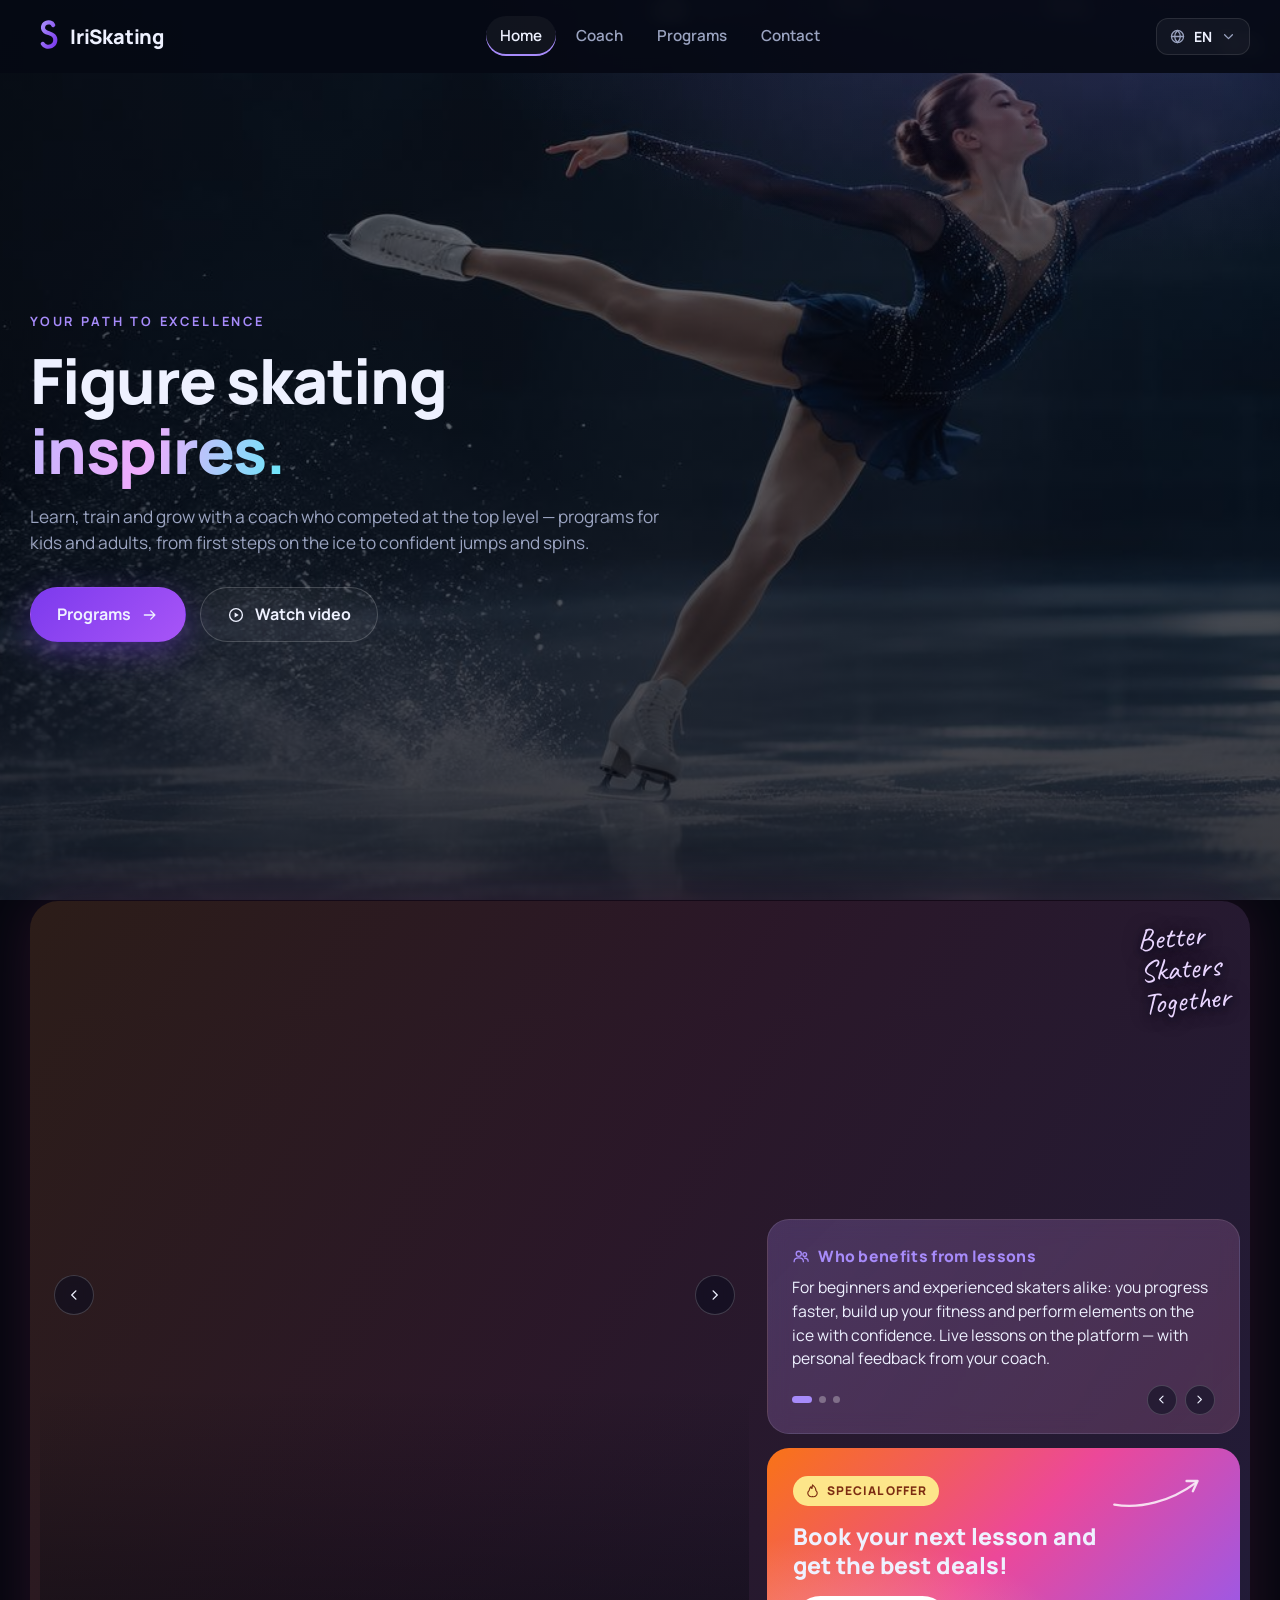
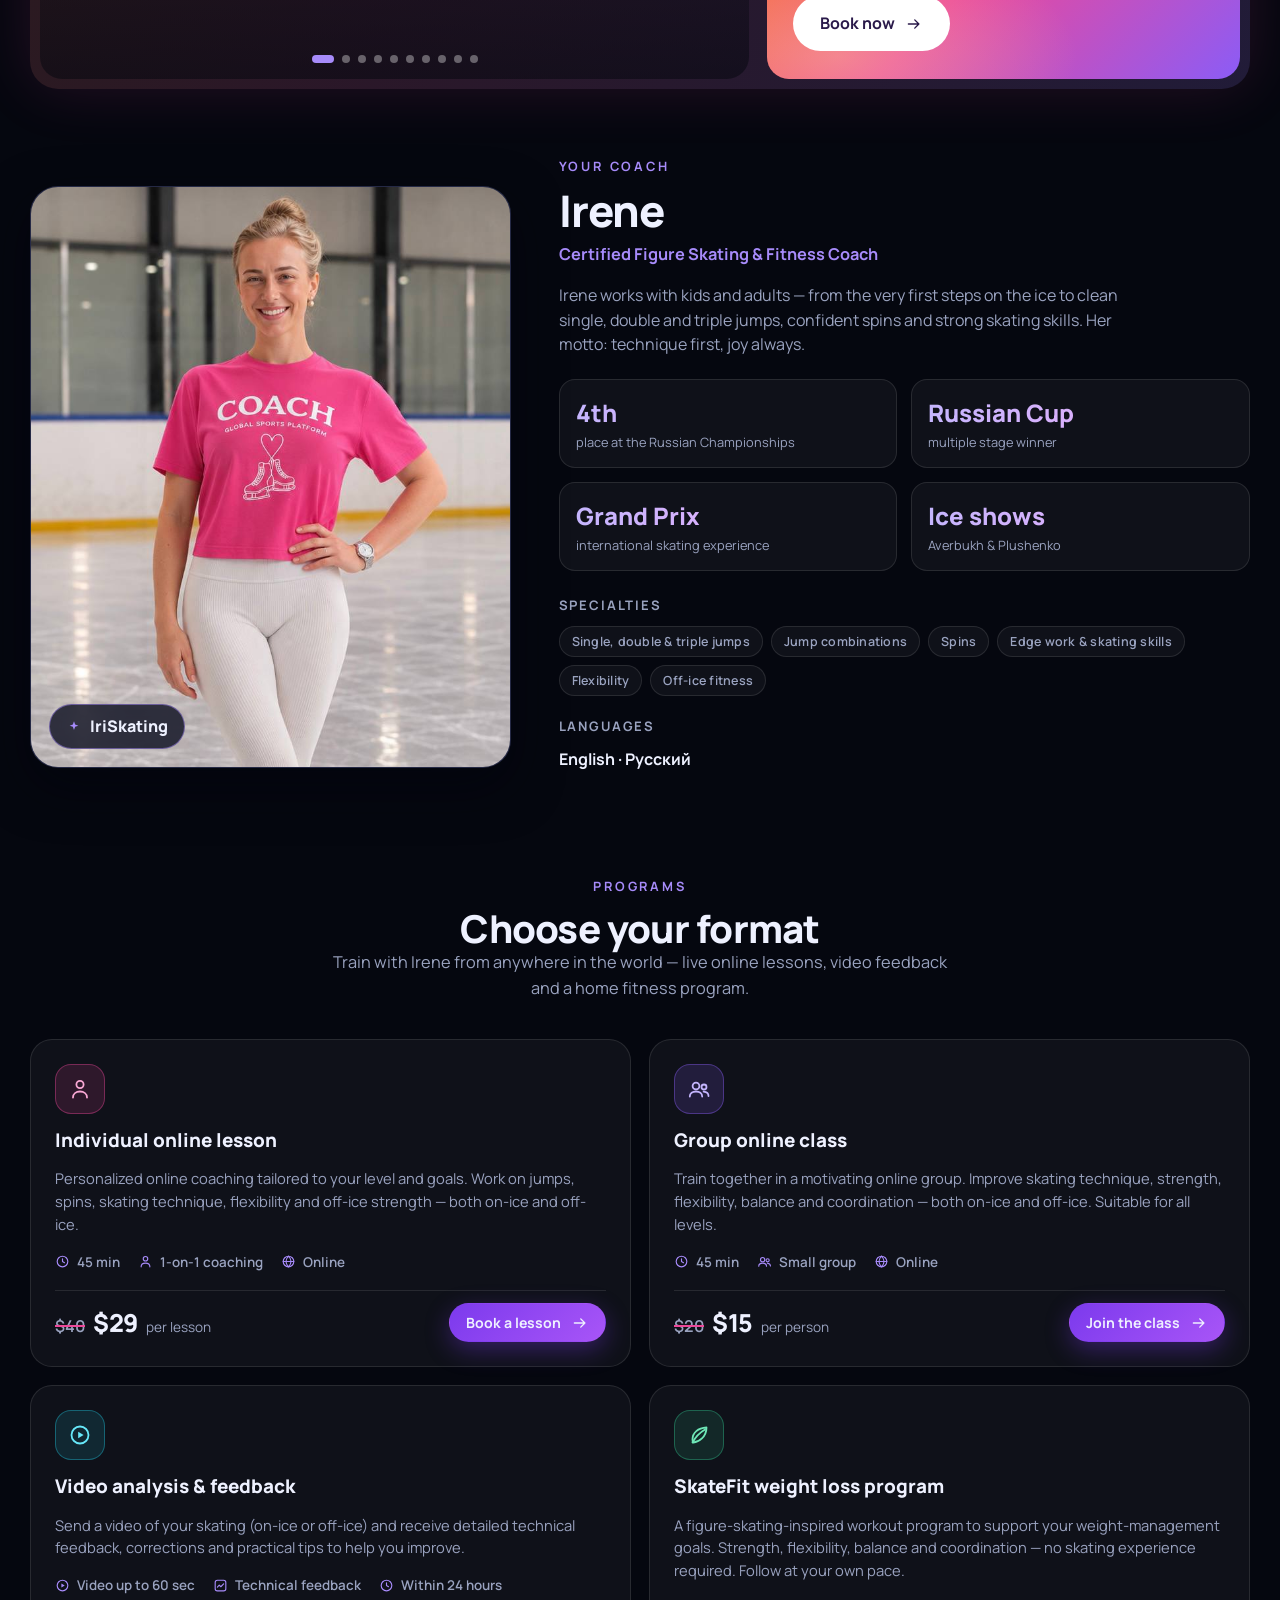
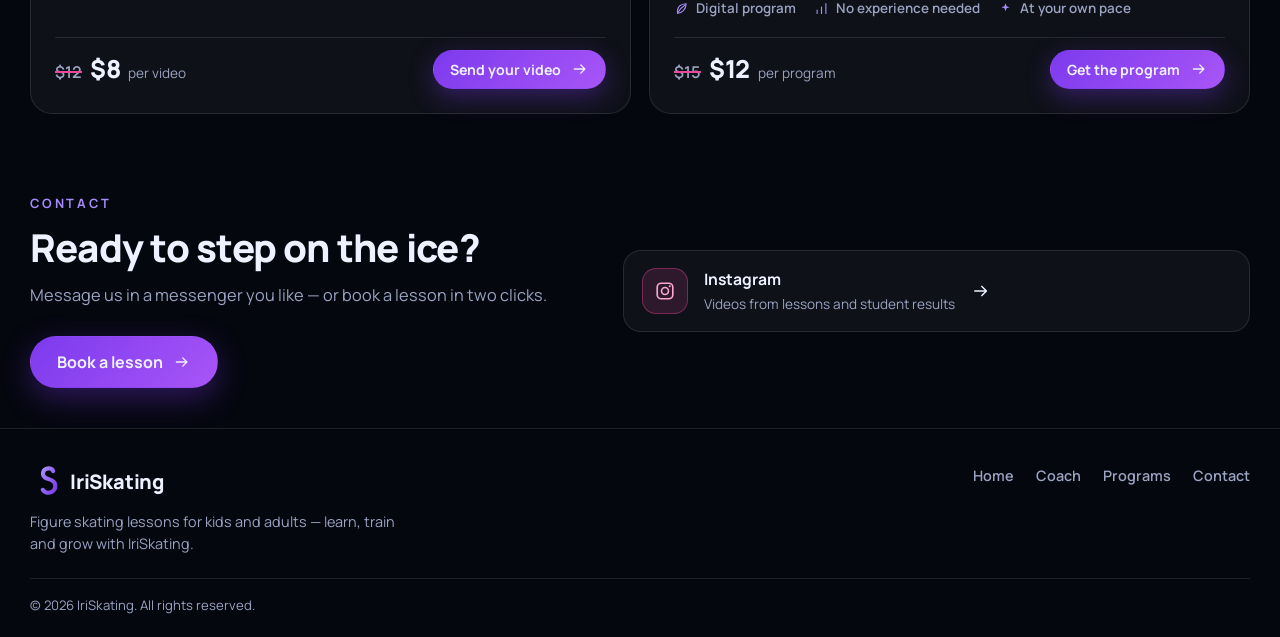
==== index.html @ 19db338d "Цены программ: зачёркнутая старая цена рядом со скидочной (40→29, 20→15, 12→8, 15→12), стиль .price-" ====
<!doctype html>
<html lang="en">
<head>
  <meta charset="utf-8">
  <meta name="viewport" content="width=device-width, initial-scale=1, viewport-fit=cover">
  <title>IriSkating — Figure Skating Lessons</title>
  <meta name="description" content="IriSkating — figure skating lessons for kids and adults. Book group and individual lessons with coach Irene.">
  <link rel="icon" type="image/svg+xml" href="assets/favicon.svg">
  <link rel="preconnect" href="https://fonts.googleapis.com">
  <link rel="preconnect" href="https://fonts.gstatic.com" crossorigin>
  <link href="https://fonts.googleapis.com/css2?family=Manrope:wght@400;500;600;700;800&family=Caveat:wght@600&display=swap" rel="stylesheet">
  <link rel="stylesheet" href="css/styles.css?v=21">
</head>
<body>

  <!-- ============ SVG icon library ============ -->
  <svg xmlns="http://www.w3.org/2000/svg" style="display:none" aria-hidden="true">
    <symbol id="i-user" viewBox="0 0 24 24"><circle cx="12" cy="8" r="4"/><path d="M4 20.5c0-3.9 3.6-6.3 8-6.3s8 2.4 8 6.3"/></symbol>
    <symbol id="i-users" viewBox="0 0 24 24"><circle cx="9" cy="9" r="3.4"/><path d="M2.8 19.5c0-3.1 2.8-5 6.2-5s6.2 1.9 6.2 5"/><circle cx="17" cy="10" r="2.5"/><path d="M16.6 14.7c2.8.3 4.9 1.9 4.9 4.3"/></symbol>
    <symbol id="i-person" viewBox="0 0 24 24"><circle cx="12" cy="7.5" r="3.6"/><path d="M5 20.5c0-3.7 3.1-6 7-6s7 2.3 7 6"/></symbol>
    <symbol id="i-calendar" viewBox="0 0 24 24"><rect x="3.5" y="5" width="17" height="15.5" rx="3"/><path d="M3.5 10h17M8 3v4M16 3v4"/></symbol>
    <symbol id="i-news" viewBox="0 0 24 24"><rect x="4" y="4" width="16" height="16" rx="3"/><path d="M8 9h8M8 13h8M8 17h5"/></symbol>
    <symbol id="i-chart" viewBox="0 0 24 24"><rect x="3.5" y="3.5" width="17" height="17" rx="3.5"/><path d="M7 14.5l3-3 2.5 2.5L17 9.5"/></symbol>
    <symbol id="i-pin" viewBox="0 0 24 24"><path d="M12 21.5s-7-5.4-7-11.2a7 7 0 1 1 14 0c0 5.8-7 11.2-7 11.2z"/><circle cx="12" cy="10.2" r="2.6"/></symbol>
    <symbol id="i-arrow" viewBox="0 0 24 24"><path d="M4.5 12h14M13 6.5l5.5 5.5-5.5 5.5"/></symbol>
    <symbol id="i-chevron" viewBox="0 0 24 24"><path d="M6.5 9.5l5.5 5.5 5.5-5.5"/></symbol>
    <symbol id="i-play" viewBox="0 0 24 24"><circle cx="12" cy="12" r="8.5"/><path d="M10.2 8.8v6.4l5.4-3.2z" fill="currentColor" stroke="none"/></symbol>
    <symbol id="i-check" viewBox="0 0 24 24"><path d="M5 12.5l4.5 4.5L19 7.5"/></symbol>
    <symbol id="i-globe" viewBox="0 0 24 24"><circle cx="12" cy="12" r="8.5"/><path d="M3.5 12h17"/><path d="M12 3.5c2.7 2.6 4 5.4 4 8.5s-1.3 5.9-4 8.5c-2.7-2.6-4-5.4-4-8.5s1.3-5.9 4-8.5z"/></symbol>
    <symbol id="i-clock" viewBox="0 0 24 24"><circle cx="12" cy="12" r="8.5"/><path d="M12 7.5V12l3.2 1.9"/></symbol>
    <symbol id="i-level" viewBox="0 0 24 24"><path d="M5 20v-5.5M12 20V9.5M19 20v-16"/></symbol>
    <symbol id="i-chat" viewBox="0 0 24 24"><path d="M20.5 14a3 3 0 0 1-3 3H9l-4.5 3.6V6.5a3 3 0 0 1 3-3h10a3 3 0 0 1 3 3z"/></symbol>
    <symbol id="i-leaf" viewBox="0 0 24 24"><path d="M19.5 4.5C11 5 5.5 9.5 5.5 16.5c0 1.5.3 2.7.8 3 5.5-.4 13.2-5.5 13.2-15z"/><path d="M5.5 19.5C8.5 14 13 9.5 18 6.5"/></symbol>
    <symbol id="i-tg" viewBox="0 0 24 24"><path d="M21 4.5 3.2 11.3c-.8.3-.8 1.4.1 1.7l4.5 1.4 1.7 5c.2.8 1.3.9 1.8.2l2.4-3.1 4.5 3.3c.7.5 1.6.1 1.8-.8L22 5.9c.2-.9-.6-1.7-1-1.4z"/><path d="M8.5 14.5 18.5 6.8"/></symbol>
    <symbol id="i-ig" viewBox="0 0 24 24"><rect x="3.5" y="3.5" width="17" height="17" rx="4.5"/><circle cx="12" cy="12" r="3.8"/><circle cx="17.2" cy="6.8" r="1.1" fill="currentColor" stroke="none"/></symbol>
    <symbol id="i-mail" viewBox="0 0 24 24"><rect x="3" y="5.5" width="18" height="13" rx="2.5"/><path d="m4.5 8 7.5 5.5L19.5 8"/></symbol>
    <symbol id="i-close" viewBox="0 0 24 24"><path d="M6 6l12 12M18 6 6 18"/></symbol>
    <symbol id="i-sparkle" viewBox="0 0 24 24"><path d="M12 3.5l1.7 4.8 4.8 1.7-4.8 1.7L12 16.5l-1.7-4.8-4.8-1.7 4.8-1.7z" fill="currentColor" stroke="none"/></symbol>
    <symbol id="i-flame" viewBox="0 0 24 24"><path d="M12 3s5.5 4.2 5.5 9.2A5.5 5.5 0 0 1 12 21.5 5.5 5.5 0 0 1 6.5 12.2C6.5 9.8 8 7.5 9.5 6c.3 1.2.9 2.2 1.7 2.8C11.5 7 11.8 4.6 12 3z"/></symbol>
    <symbol id="i-skate" viewBox="0 0 24 24"><path d="M4 14.5h9.5a4 4 0 0 0 4-4V6a1.5 1.5 0 0 0-3 0v3.5H10"/><path d="M4 14.5c0 2 1 3.5 3.5 3.5h9c2 0 3.5-1.2 3.5-3"/><path d="M5 20.5h14"/></symbol>
  </svg>

  <!-- ============ Header ============ -->
  <header class="site-header" id="siteHeader">
    <div class="container header-inner">
      <a class="brand" href="#home" aria-label="IriSkating — home">
        <svg class="brand-mark" viewBox="0 0 40 44" aria-hidden="true">
          <defs>
            <linearGradient id="brandG" x1="0" y1="0" x2="1" y2="1">
              <stop offset="0" stop-color="#a78bfa"/><stop offset="1" stop-color="#7c3aed"/>
            </linearGradient>
          </defs>
          <path d="M31 7.5C29.5 4 25 3 21.5 4.6 16.5 6.9 16 13 20 16c3.2 2.4 8.5 2.3 11.5 5.5 4 4.3 2.5 11.5-3 13.9-4.5 1.9-9.6.5-11.5-3"
                fill="none" stroke="url(#brandG)" stroke-width="5.5" stroke-linecap="round"/>
        </svg>
        <span class="brand-name">IriSkating</span>
      </a>

      <nav class="main-nav" id="mainNav" aria-label="Main">
        <a class="nav-link active" href="#home" data-i18n="nav.home">Home</a>
        <a class="nav-link" href="#coach" data-i18n="nav.coach">Coach</a>
        <a class="nav-link" href="#lessons" data-i18n="nav.lessons">Lessons</a>
        <a class="nav-link" href="#contact" data-i18n="nav.contact">Contact</a>
      </nav>

      <div class="header-actions">
        <div class="lang-select" id="langSelect">
          <button class="lang-btn" id="langBtn" aria-haspopup="listbox" aria-expanded="false">
            <svg class="icon"><use href="#i-globe"/></svg>
            <span id="langCurrent">EN</span>
            <svg class="icon chev"><use href="#i-chevron"/></svg>
          </button>
          <ul class="lang-menu" id="langMenu" role="listbox" aria-label="Language">
            <li role="option" data-lang="en" aria-selected="true"><span class="flag">🇬🇧</span>English<svg class="icon lang-check"><use href="#i-check"/></svg></li>
            <li role="option" data-lang="ru" aria-selected="false"><span class="flag">🇷🇺</span>Русский<svg class="icon lang-check"><use href="#i-check"/></svg></li>
            <li role="option" data-lang="zh" aria-selected="false"><span class="flag">🇨🇳</span>中文<svg class="icon lang-check"><use href="#i-check"/></svg></li>
            <li role="option" data-lang="fr" aria-selected="false"><span class="flag">🇫🇷</span>Français<svg class="icon lang-check"><use href="#i-check"/></svg></li>
          </ul>
        </div>

        <button class="burger" id="burger" aria-label="Menu" aria-expanded="false">
          <span></span><span></span><span></span>
        </button>
      </div>
    </div>
  </header>

  <main>
    <!-- ============ Hero ============ -->
    <section class="hero" id="home">
      <div class="container">
        <div class="hero-copy">
          <p class="eyebrow" data-i18n="hero.eyebrow">Your path to excellence</p>
          <h1 class="hero-title">
            <span data-i18n="hero.title1">Figure skating</span><br>
            <span class="grad-text" data-i18n="hero.title2">inspires.</span>
          </h1>
          <p class="lead" data-i18n="hero.subtitle">Learn, train and grow with a coach who competed at the top level — programs for kids and adults, from first steps on the ice to confident jumps and spins.</p>
          <div class="hero-cta">
            <a class="btn btn-primary btn-lg" href="#lessons">
              <span data-i18n="hero.cta1">Programs</span>
              <svg class="icon"><use href="#i-arrow"/></svg>
            </a>
            <a class="btn btn-outline btn-lg" href="#offers">
              <svg class="icon"><use href="#i-play"/></svg>
              <span data-i18n="hero.cta2">Watch video</span>
            </a>
          </div>
        </div>
      </div>
    </section>

    <!-- ============ Special offer strip ============ -->
    <section class="offers" id="offers">
      <div class="container offers-grid">
        <div class="hero-art" aria-label="Training photos and videos">
          <div class="hero-media" id="heroMedia" data-i18n-aria="hero.mediaAria" aria-label="Training photos and videos"></div>
          <button class="hs-arrow hs-prev" type="button" aria-label="Previous slide"><svg class="icon"><use href="#i-chevron"/></svg></button>
          <button class="hs-arrow hs-next" type="button" aria-label="Next slide"><svg class="icon"><use href="#i-chevron"/></svg></button>
        </div>

        <div class="offers-side">
          <div class="tslider" id="benefitSlider" aria-roledescription="carousel" data-i18n-aria="benefit.aria" aria-label="Why choose IriSkating">
            <div class="ts-track">
              <div class="ts-slide">
                <span class="ts-badge"><svg class="icon"><use href="#i-users"/></svg><span data-i18n="benefit.who.title">Who benefits</span></span>
                <p class="ts-text" data-i18n="benefit.who.text">Progress faster, improve your fitness and perform elements on the ice confidently — live training sessions on the platform with feedback.</p>
              </div>

              <div class="ts-slide">
                <span class="ts-badge"><svg class="icon"><use href="#i-chart"/></svg><span data-i18n="benefit.why.title">Why it works</span></span>
                <p class="ts-text" data-i18n="benefit.why.text">Coaches work with a proven figure skating training method. Safe exercises tailored to age and level. Constant feedback. A step-by-step development system aimed at results.</p>
              </div>

              <div class="ts-slide">
                <span class="ts-badge"><svg class="icon"><use href="#i-calendar"/></svg><span data-i18n="benefit.how.title">How to book</span></span>
                <ol class="ts-steps">
                  <li data-i18n="benefit.how.step1">Leave a request</li>
                  <li data-i18n="benefit.how.step2">Agree on a time with the coach</li>
                  <li data-i18n="benefit.how.step3">Get a link to connect via Zoom, etc.</li>
                </ol>
              </div>
            </div>

            <div class="ts-nav">
              <div class="ts-dots"></div>
              <div class="ts-arrows">
                <button class="ts-arrow ts-prev" type="button" aria-label="Previous slide"><svg class="icon"><use href="#i-chevron"/></svg></button>
                <button class="ts-arrow ts-next" type="button" aria-label="Next slide"><svg class="icon"><use href="#i-chevron"/></svg></button>
              </div>
            </div>
          </div>

          <div class="offer-card offer-main">
            <span class="offer-badge"><svg class="icon"><use href="#i-flame"/></svg><span data-i18n="offer.badge">Special offer</span></span>
            <p class="offer-title" data-i18n="offer.title">Book your next lesson and get the best deals!</p>
            <svg class="offer-doodle" viewBox="0 0 140 60" aria-hidden="true">
              <path d="M8 44 C 40 50, 80 40, 112 16" fill="none" stroke="#fff" stroke-width="3" stroke-linecap="round" opacity=".9"/>
              <path d="M100 14 L 114 14 L 108 27" fill="none" stroke="#fff" stroke-width="3" stroke-linecap="round" stroke-linejoin="round" opacity=".9"/>
            </svg>
            <a class="btn btn-light btn-lg offer-btn" href="#lessons">
              <span data-i18n="offer.bookNow">Book now</span>
              <svg class="icon"><use href="#i-arrow"/></svg>
            </a>
          </div>
        </div>

        <div class="hero-note">Better<br>Skaters<br>Together</div>
      </div>
    </section>

    <!-- ============ Coach ============ -->
    <section class="coach" id="coach">
      <div class="container coach-grid">
        <div class="coach-photo">
          <img class="coach-scene" src="assets/media/hero.jpg" alt="Irene — figure skating coach">
          <span class="coach-tag"><svg class="icon"><use href="#i-sparkle"/></svg> IriSkating</span>
        </div>

        <div class="coach-info">
          <p class="eyebrow" data-i18n="coach.eyebrow">Your coach</p>
          <h2><span data-i18n="coach.name">Irene</span></h2>
          <p class="coach-role" data-i18n="coach.role">Certified Figure Skating &amp; Fitness Coach</p>
          <p class="coach-bio" data-i18n="coach.bio">Irene works with kids and adults — from the very first steps on the ice to clean single, double and triple jumps, confident spins and strong skating skills. Her motto: technique first, joy always.</p>

          <div class="coach-stats">
            <div class="stat"><b data-i18n="coach.stat1v">4th</b><span data-i18n="coach.stat1">place at the Russian Championships</span></div>
            <div class="stat"><b data-i18n="coach.stat2v">Russian Cup</b><span data-i18n="coach.stat2">multiple stage winner</span></div>
            <div class="stat"><b data-i18n="coach.stat3v">Grand Prix</b><span data-i18n="coach.stat3">international skating experience</span></div>
            <div class="stat"><b data-i18n="coach.stat4v">Ice shows</b><span data-i18n="coach.stat4">Averbukh &amp; Plushenko</span></div>
          </div>

          <h3 class="mini-title" data-i18n="coach.specsTitle">Specializations</h3>
          <div class="chips">
            <span class="chip chip-soft" data-i18n="spec.jumps">Single, double &amp; triple jumps</span>
            <span class="chip chip-soft" data-i18n="spec.combos">Jump combinations</span>
            <span class="chip chip-soft" data-i18n="spec.spins">Spins</span>
            <span class="chip chip-soft" data-i18n="spec.edges">Edge work &amp; skating skills</span>
            <span class="chip chip-soft" data-i18n="spec.flex">Flexibility</span>
            <span class="chip chip-soft" data-i18n="spec.office">Off-ice fitness</span>
          </div>

          <div class="coach-langs">
            <h3 class="mini-title" data-i18n="coach.langsTitle">Languages</h3>
            <p data-i18n="coach.langsVal">English · Русский</p>
          </div>
        </div>
      </div>
    </section>

    <!-- ============ Lessons ============ -->
    <section class="lessons" id="lessons">
      <div class="container">
        <p class="eyebrow center" data-i18n="lessons.eyebrow">Lessons</p>
        <h2 class="center" data-i18n="lessons.title">Choose your format</h2>
        <p class="subtitle center" data-i18n="lessons.subtitle">Train with Irene from anywhere in the world — live online lessons, video feedback and a home fitness program.</p>

        <div class="lessons-grid">
          <article class="lesson-card">
            <span class="lesson-ico li-pink"><svg class="icon"><use href="#i-person"/></svg></span>
            <h3 data-i18n="lesson1.title">Individual online lesson</h3>
            <p class="lesson-desc" data-i18n="lesson1.desc">Personalized online coaching tailored to your level and goals. Work on jumps, spins, skating technique, flexibility and off-ice strength — both on-ice and off-ice.</p>
            <ul class="lesson-meta">
              <li><svg class="icon"><use href="#i-clock"/></svg><span data-i18n="lesson1.duration">45 min</span></li>
              <li><svg class="icon"><use href="#i-person"/></svg><span data-i18n="lesson1.level">1-on-1 coaching</span></li>
              <li><svg class="icon"><use href="#i-globe"/></svg><span data-i18n="lesson1.place">Online</span></li>
            </ul>
            <div class="lesson-foot">
              <p class="offer-price"><s class="price-old">$40</s><b>$29</b><span data-i18n="lesson1.per">per lesson</span></p>
              <button class="btn btn-gradient btn-sm" data-book="individual"><span data-i18n="lesson1.cta">Book a lesson</span><svg class="icon"><use href="#i-arrow"/></svg></button>
            </div>
          </article>

          <article class="lesson-card">
            <span class="lesson-ico li-violet"><svg class="icon"><use href="#i-users"/></svg></span>
            <h3 data-i18n="lesson2.title">Group online class</h3>
            <p class="lesson-desc" data-i18n="lesson2.desc">Train together in a motivating online group. Improve skating technique, strength, flexibility, balance and coordination — both on-ice and off-ice. Suitable for all levels.</p>
            <ul class="lesson-meta">
              <li><svg class="icon"><use href="#i-clock"/></svg><span data-i18n="lesson2.duration">45 min</span></li>
              <li><svg class="icon"><use href="#i-users"/></svg><span data-i18n="lesson2.level">Small group</span></li>
              <li><svg class="icon"><use href="#i-globe"/></svg><span data-i18n="lesson2.place">Online</span></li>
            </ul>
            <div class="lesson-foot">
              <p class="offer-price"><s class="price-old">$20</s><b>$15</b><span data-i18n="lesson2.per">per person</span></p>
              <button class="btn btn-gradient btn-sm" data-book="group"><span data-i18n="lesson2.cta">Join the class</span><svg class="icon"><use href="#i-arrow"/></svg></button>
            </div>
          </article>

          <article class="lesson-card">
            <span class="lesson-ico li-cyan"><svg class="icon"><use href="#i-play"/></svg></span>
            <h3 data-i18n="lesson3.title">Video analysis &amp; feedback</h3>
            <p class="lesson-desc" data-i18n="lesson3.desc">Send a video of your skating (on-ice or off-ice) and receive detailed technical feedback, corrections and practical tips to help you improve.</p>
            <ul class="lesson-meta">
              <li><svg class="icon"><use href="#i-play"/></svg><span data-i18n="lesson3.duration">Video up to 60 sec</span></li>
              <li><svg class="icon"><use href="#i-chart"/></svg><span data-i18n="lesson3.level">Technical feedback</span></li>
              <li><svg class="icon"><use href="#i-clock"/></svg><span data-i18n="lesson3.place">Within 24 hours</span></li>
            </ul>
            <div class="lesson-foot">
              <p class="offer-price"><s class="price-old">$12</s><b>$8</b><span data-i18n="lesson3.per">per video</span></p>
              <button class="btn btn-gradient btn-sm" data-book="video"><span data-i18n="lesson3.cta">Send your video</span><svg class="icon"><use href="#i-arrow"/></svg></button>
            </div>
          </article>

          <article class="lesson-card">
            <span class="lesson-ico li-green"><svg class="icon"><use href="#i-leaf"/></svg></span>
            <h3 data-i18n="lesson4.title">SkateFit weight loss program</h3>
            <p class="lesson-desc" data-i18n="lesson4.desc">A figure-skating-inspired workout program to support your weight-management goals. Strength, flexibility, balance and coordination — no skating experience required. Follow at your own pace.</p>
            <ul class="lesson-meta">
              <li><svg class="icon"><use href="#i-leaf"/></svg><span data-i18n="lesson4.duration">Digital program</span></li>
              <li><svg class="icon"><use href="#i-level"/></svg><span data-i18n="lesson4.level">No experience needed</span></li>
              <li><svg class="icon"><use href="#i-sparkle"/></svg><span data-i18n="lesson4.place">At your own pace</span></li>
            </ul>
            <div class="lesson-foot">
              <p class="offer-price"><s class="price-old">$15</s><b>$12</b><span data-i18n="lesson4.per">per program</span></p>
              <button class="btn btn-gradient btn-sm" data-book="fitness"><span data-i18n="lesson4.cta">Get the program</span><svg class="icon"><use href="#i-arrow"/></svg></button>
            </div>
          </article>
        </div>
      </div>
    </section>

    <!-- ============ Contact ============ -->
    <section class="contact" id="contact">
      <div class="container contact-grid">
        <div class="contact-head">
          <p class="eyebrow" data-i18n="contact.eyebrow">Contact</p>
          <h2 data-i18n="contact.title">Ready to step on the ice?</h2>
          <p class="subtitle" data-i18n="contact.subtitle">Message us in a messenger you like — or book a lesson in two clicks.</p>
          <button class="btn btn-primary btn-lg" data-book="individual">
            <span data-i18n="contact.cta">Book a lesson</span>
            <svg class="icon"><use href="#i-arrow"/></svg>
          </button>
        </div>

        <div class="contact-cards">
          <a class="contact-row" href="https://instagram.com/global_sports_platform" target="_blank" rel="noopener">
            <span class="contact-ico ci-pink"><svg class="icon"><use href="#i-ig"/></svg></span>
            <span class="contact-txt"><b data-i18n="contact.ig.title">Instagram</b><span data-i18n="contact.ig.desc">Videos from lessons and student results</span></span>
            <svg class="icon tile-arrow"><use href="#i-arrow"/></svg>
          </a>
        </div>
      </div>
    </section>
  </main>

  <!-- ============ Footer ============ -->
  <footer class="site-footer">
    <div class="container footer-inner">
      <div class="footer-brand">
        <a class="brand" href="#home">
          <svg class="brand-mark" viewBox="0 0 40 44" aria-hidden="true">
            <path d="M31 7.5C29.5 4 25 3 21.5 4.6 16.5 6.9 16 13 20 16c3.2 2.4 8.5 2.3 11.5 5.5 4 4.3 2.5 11.5-3 13.9-4.5 1.9-9.6.5-11.5-3" fill="none" stroke="url(#brandG)" stroke-width="5.5" stroke-linecap="round"/>
          </svg>
          <span class="brand-name">IriSkating</span>
        </a>
        <p class="footer-tagline" data-i18n="footer.tagline">Figure skating lessons for kids and adults — learn, train and grow with IriSkating.</p>
      </div>
      <nav class="footer-nav" aria-label="Footer">
        <a href="#home" data-i18n="nav.home">Home</a>
        <a href="#coach" data-i18n="nav.coach">Coach</a>
        <a href="#lessons" data-i18n="nav.lessons">Lessons</a>
        <a href="#contact" data-i18n="nav.contact">Contact</a>
      </nav>
    </div>
    <div class="container footer-bottom">
      <p data-i18n="footer.rights">© 2026 IriSkating. All rights reserved.</p>
    </div>
  </footer>

  <!-- ============ Booking modal ============ -->
  <div class="modal-overlay" id="bookModal" aria-hidden="true">
    <div class="modal" role="dialog" aria-modal="true" aria-labelledby="bookTitle">
      <button class="modal-close" id="bookClose" aria-label="Close"><svg class="icon"><use href="#i-close"/></svg></button>

      <div id="bookFormView">
        <h3 id="bookTitle" data-i18n="modal.title">Book a lesson</h3>
        <p class="modal-sub" data-i18n="modal.subtitle">Leave a request — Irene will contact you to confirm the time.</p>

        <form id="bookForm" novalidate>
          <div class="form-row">
            <label>
              <span data-i18n="modal.name">Your name</span>
              <input type="text" id="bkName" name="name" required autocomplete="name" data-i18n-ph="modal.namePh" placeholder="Anna">
            </label>
            <label>
              <span data-i18n="modal.contact">Contact</span>
              <input type="text" id="bkContact" name="contact" required autocomplete="email" data-i18n-ph="modal.contactPh" placeholder="you@example.com">
            </label>
            <label>
              <span data-i18n="modal.method">Contact via</span>
              <div class="method-row" id="methodRow" role="radiogroup" aria-label="Contact via">
                <input class="method-input" type="radio" name="method" id="mTelegram" value="telegram" checked>
                <label class="method-chip" for="mTelegram" data-i18n="modal.telegram">Telegram</label>
                <input class="method-input" type="radio" name="method" id="mInstagram" value="instagram">
                <label class="method-chip" for="mInstagram" data-i18n="modal.instagram">Instagram</label>
                <input class="method-input" type="radio" name="method" id="mWhatsapp" value="whatsapp">
                <label class="method-chip" for="mWhatsapp" data-i18n="modal.whatsapp">WhatsApp</label>
                <input class="method-input" type="radio" name="method" id="mEmail" value="email">
                <label class="method-chip" for="mEmail" data-i18n="modal.email">Email</label>
              </div>
            </label>
          </div>

          <label>
            <span data-i18n="modal.type">Lesson type</span>
            <select id="bkType" name="type">
              <option value="individual" data-i18n="modal.individual">Individual online lesson</option>
              <option value="group" data-i18n="modal.group">Group online class</option>
              <option value="video" data-i18n="modal.video">Video analysis &amp; feedback</option>
              <option value="fitness" data-i18n="modal.fitness">SkateFit weight loss program</option>
            </select>
          </label>

          <div class="form-row">
            <label>
              <span data-i18n="modal.date">Preferred date</span>
              <input type="date" id="bkDate" name="date" required>
            </label>
            <label>
              <span data-i18n="modal.time">Preferred time</span>
              <select id="bkTime" name="time">
                <option value="morning" data-i18n="modal.morning">Morning</option>
                <option value="afternoon" data-i18n="modal.afternoon">Afternoon</option>
                <option value="evening" data-i18n="modal.evening">Evening</option>
                <option value="any" selected data-i18n="modal.any">Any time</option>
              </select>
            </label>
          </div>

          <label>
            <span data-i18n="modal.comment">Comment</span>
            <textarea id="bkComment" name="comment" rows="3" data-i18n-ph="modal.commentPh" placeholder="Anything we should know?"></textarea>
          </label>

          <p class="form-error" id="bookError" hidden></p>

          <button type="submit" class="btn btn-primary btn-lg btn-block">
            <span data-i18n="modal.submit">Send request</span>
            <svg class="icon"><use href="#i-arrow"/></svg>
          </button>
        </form>
      </div>

      <div id="bookSuccessView" hidden>
        <div class="success-ico"><svg class="icon"><use href="#i-check"/></svg></div>
        <h3 data-i18n="modal.successTitle">Request sent! 🎉</h3>
        <p class="modal-sub" id="bookSuccessNote">Thank you! Your request has been sent — Irene will contact you to confirm the time.</p>
        <p class="success-summary" id="bookSummary"></p>
        <div class="success-actions">
          <button class="btn btn-outline" id="bookAgain"><span data-i18n="modal.another">Book another lesson</span></button>
          <button class="btn btn-primary" id="bookDone"><span data-i18n="modal.close">Close</span></button>
        </div>
      </div>
    </div>
  </div>

  <!-- ============ Toast ============ -->
  <div class="toast" id="toast" role="status" aria-live="polite"></div>

  <script src="js/i18n.js?v=10"></script>
  <script src="js/text-slider.js?v=1"></script>
  <script src="js/slideshow.js?v=9"></script>
  <script src="js/main.js?v=10"></script>
</body>
</html>
---- css/styles.css ----
/* ============================================================
   IriSkating — figure skating lessons landing
   Dark theme, glassmorphism cards, violet/pink/cyan accents
   ============================================================ */

:root {
  --bg: #05070f;
  --bg-2: #0a0f22;
  --panel: rgba(255, 255, 255, 0.045);
  --panel-2: rgba(255, 255, 255, 0.08);
  --line: rgba(255, 255, 255, 0.1);
  --line-2: rgba(255, 255, 255, 0.18);
  --txt: #eef1ff;
  --muted: #9aa3c0;
  --accent: #8b5cf6;
  --accent-2: #a78bfa;
  --accent-deep: #7c3aed;
  --pink: #ec4899;
  --cyan: #22d3ee;
  --green: #34d399;
  --gold: #fbbf24;
  --grad-btn: linear-gradient(135deg, #7c3aed, #a855f7);
  --grad-main-card: linear-gradient(135deg, #f97316 0%, #ec4899 48%, #8b5cf6 100%);
  --radius: 20px;
  --radius-lg: 28px;
  --shadow: 0 18px 50px rgba(2, 4, 12, 0.55);
  --font: "Manrope", -apple-system, "Segoe UI", Roboto, "Helvetica Neue", Arial, sans-serif;
  --font-hand: "Caveat", "Segoe Script", "Bradley Hand", cursive;
}

* { box-sizing: border-box; }

html {
  scroll-behavior: smooth;
  scroll-padding-top: calc(92px + env(safe-area-inset-top));
}

body {
  margin: 0;
  font-family: var(--font);
  background-color: var(--bg);
  color: var(--txt);
  line-height: 1.55;
  -webkit-font-smoothing: antialiased;
  /* фото ледовой арены под тёмной вуалью + цветовые акценты сверху;
     если assets/media/hero-bg.jpg отсутствует — просто тёмный фон */
  background-image:
    radial-gradient(1100px 520px at 85% -5%, rgba(124, 58, 237, 0.14), transparent 60%),
    linear-gradient(180deg, rgba(5, 7, 15, 0.55), rgba(5, 7, 15, 0.62) 45%, rgba(5, 7, 15, 0.8)),
    url("../assets/media/hero-bg.jpg");
  background-size: auto, auto, cover;
  background-position: center, center, 68% 32%;
  background-attachment: fixed, fixed, fixed;
  background-repeat: no-repeat;
}

/* на мобильных fixed-фон дёргается — отключаем */
@media (hover: none) {
  body { background-attachment: scroll, scroll, scroll; }
}

img, svg { display: block; }
a { color: inherit; text-decoration: none; }
button { font-family: inherit; cursor: pointer; }
h1, h2, h3, p, ul { margin: 0; }
ul { padding: 0; list-style: none; }

::selection { background: rgba(139, 92, 246, 0.45); color: #fff; }

:focus-visible {
  outline: 2px solid var(--accent-2);
  outline-offset: 2px;
  border-radius: 6px;
}

.container {
  width: min(1220px, 100% - 48px);
  margin-inline: auto;
}

.icon {
  width: 20px;
  height: 20px;
  fill: none;
  stroke: currentColor;
  stroke-width: 1.8;
  stroke-linecap: round;
  stroke-linejoin: round;
  flex: none;
}

/* ---------- typography helpers ---------- */

h1, h2 { font-weight: 800; letter-spacing: -0.02em; line-height: 1.12; }
h2 { font-size: clamp(1.7rem, 3vw, 2.4rem); }

.center { text-align: center; }

.eyebrow {
  font-size: 0.8rem;
  font-weight: 700;
  letter-spacing: 0.22em;
  text-transform: uppercase;
  color: var(--accent-2);
}

.subtitle {
  color: var(--muted);
  max-width: 640px;
  font-size: 1.02rem;
}

.subtitle.center { margin-inline: auto; }

.grad-text {
  background: linear-gradient(100deg, #c4b5fd, #f0abfc 45%, #67e8f9);
  -webkit-background-clip: text;
  background-clip: text;
  color: transparent;
}

/* ---------- buttons ---------- */

.btn {
  display: inline-flex;
  align-items: center;
  gap: 10px;
  border: 1px solid transparent;
  border-radius: 999px;
  padding: 10px 20px;
  font-size: 0.95rem;
  font-weight: 700;
  color: var(--txt);
  background: transparent;
  transition: transform 0.18s ease, box-shadow 0.18s ease, background 0.18s ease, border-color 0.18s ease;
  white-space: nowrap;
}

.btn .icon { width: 18px; height: 18px; }

.btn:hover { transform: translateY(-1px); }
.btn:active { transform: translateY(0); }

.btn-primary {
  background: var(--grad-btn);
  box-shadow: 0 10px 30px rgba(124, 58, 237, 0.35);
}
.btn-primary:hover { box-shadow: 0 14px 36px rgba(124, 58, 237, 0.5); }

.btn-outline {
  border-color: var(--line-2);
  background: rgba(255, 255, 255, 0.03);
}
.btn-outline:hover { background: rgba(255, 255, 255, 0.07); border-color: rgba(255, 255, 255, 0.3); }

.btn-ghost { color: var(--muted); }
.btn-ghost:hover { color: var(--txt); }

.btn-gradient {
  background: var(--grad-btn);
  box-shadow: 0 8px 24px rgba(124, 58, 237, 0.35);
}

.btn-lg { padding: 14px 26px; font-size: 1rem; }
.btn-sm { padding: 9px 16px; font-size: 0.88rem; }
.btn-block { width: 100%; justify-content: center; }

/* ---------- chips ---------- */

.chip {
  display: inline-flex;
  align-items: center;
  gap: 6px;
  padding: 5px 12px;
  border-radius: 999px;
  font-size: 0.78rem;
  font-weight: 700;
  letter-spacing: 0.02em;
  white-space: nowrap;
}
.chip .icon { width: 14px; height: 14px; }

.chip-violet { background: rgba(139, 92, 246, 0.18); color: #c4b5fd; border: 1px solid rgba(139, 92, 246, 0.45); }
.chip-blue { background: rgba(59, 130, 246, 0.18); color: #93c5fd; border: 1px solid rgba(59, 130, 246, 0.45); }
.chip-pink { background: rgba(236, 72, 153, 0.18); color: #f9a8d4; border: 1px solid rgba(236, 72, 153, 0.45); }
.chip-cyan { background: rgba(34, 211, 238, 0.15); color: #67e8f9; border: 1px solid rgba(34, 211, 238, 0.4); }
.chip-soft { background: var(--panel); color: var(--muted); border: 1px solid var(--line); font-weight: 600; }

/* ============================================================
   Header
   ============================================================ */

.site-header {
  position: sticky;
  top: 0;
  z-index: 50;
  /* страница тянется под статус-бар (viewport-fit=cover) — шапка опускается ниже safe-area */
  padding-top: env(safe-area-inset-top);
  /* backdrop-filter убран: на iOS вместе с fixed-слоем фона вызывал мерцание
     и «пропадание» шапки при скролле — вместо него более плотный фон */
  background: rgba(6, 9, 20, 0.92);
  border-bottom: 1px solid transparent;
  transition: border-color 0.25s ease;
}
.site-header.scrolled { border-bottom-color: var(--line); }

.header-inner {
  position: relative; /* якорь для абсолютного мобильного меню */
  display: flex;
  align-items: center;
  gap: 28px;
  height: 72px;
}

.brand {
  display: inline-flex;
  align-items: center;
  gap: 10px;
  font-weight: 800;
  font-size: 1.25rem;
  letter-spacing: -0.01em;
}

.brand-mark { width: 30px; height: 34px; }

.main-nav {
  display: flex;
  gap: 6px;
  margin-inline: auto;
}

.nav-link {
  padding: 8px 14px;
  border-radius: 999px;
  color: var(--muted);
  font-weight: 600;
  font-size: 0.95rem;
  transition: color 0.18s ease, background 0.18s ease;
}

.nav-link:hover { color: var(--txt); }

.nav-link.active {
  color: var(--txt);
  background: var(--panel);
  box-shadow: inset 0 -2px 0 var(--accent-2);
}

.header-actions {
  display: flex;
  align-items: center;
  gap: 10px;
}

/* language dropdown */

.lang-select { position: relative; }

.lang-btn {
  display: inline-flex;
  align-items: center;
  gap: 8px;
  padding: 8px 12px;
  border-radius: 12px;
  border: 1px solid var(--line);
  background: var(--panel);
  color: var(--txt);
  font-family: inherit;
  font-weight: 700;
  font-size: 0.88rem;
  transition: border-color 0.18s ease, background 0.18s ease;
}
.lang-btn:hover { border-color: var(--line-2); background: var(--panel-2); }
.lang-btn .icon { width: 17px; height: 17px; color: var(--muted); }
.lang-btn .chev { transition: transform 0.2s ease; }
.lang-select.open .lang-btn .chev { transform: rotate(180deg); }

.lang-menu {
  position: absolute;
  top: calc(100% + 8px);
  right: 0;
  min-width: 180px;
  margin: 0;
  padding: 6px;
  list-style: none;
  background: rgba(16, 20, 42, 0.97);
  border: 1px solid var(--line);
  border-radius: 16px;
  box-shadow: var(--shadow);
  opacity: 0;
  transform: translateY(-6px);
  pointer-events: none;
  transition: opacity 0.18s ease, transform 0.18s ease;
}

.lang-select.open .lang-menu {
  opacity: 1;
  transform: translateY(0);
  pointer-events: auto;
}

.lang-menu li {
  display: flex;
  align-items: center;
  gap: 10px;
  padding: 9px 12px;
  border-radius: 10px;
  font-size: 0.92rem;
  font-weight: 600;
  color: var(--txt);
  cursor: pointer;
}
.lang-menu li:hover { background: var(--panel-2); }
.lang-menu .flag { font-size: 1.05rem; }
.lang-menu .lang-check { margin-left: auto; width: 16px; height: 16px; color: var(--accent-2); opacity: 0; }
.lang-menu li[aria-selected="true"] .lang-check { opacity: 1; }

/* burger */

.burger {
  display: none;
  flex-direction: column;
  gap: 5px;
  background: var(--panel);
  border: 1px solid var(--line);
  border-radius: 12px;
  padding: 11px 10px;
}
.burger span {
  width: 20px;
  height: 2px;
  border-radius: 2px;
  background: var(--txt);
  transition: transform 0.2s ease, opacity 0.2s ease;
}
.nav-open .burger span:nth-child(1) { transform: translateY(7px) rotate(45deg); }
.nav-open .burger span:nth-child(2) { opacity: 0; }
.nav-open .burger span:nth-child(3) { transform: translateY(-7px) rotate(-45deg); }

/* ============================================================
   Hero
   ============================================================ */

.hero {
  padding: 0 0 20px;
  min-height: calc(100vh - 72px);
  min-height: calc(100svh - 72px);
  display: flex;
  align-items: center;
}

.offers { padding: 0 0 8px; }

.hero-copy { max-width: 760px; }

.hero-title {
  font-size: clamp(2.5rem, 5vw, 3.9rem);
  margin: 14px 0 18px;
}

.lead {
  color: var(--muted);
  font-size: 1.08rem;
  max-width: 640px;
}

.hero-cta {
  display: flex;
  flex-wrap: wrap;
  gap: 14px;
  margin-top: 30px;
}

.hero-art {
  position: relative;
  border-radius: 22px;
  overflow: hidden;
  height: calc(100svh - 132px);
  min-height: 480px;
}

.hero-scene {
  position: absolute;
  inset: 0;
  width: 100%;
  height: 100%;
}

.hero-note {
  position: absolute;
  right: 22px;
  top: 20px;
  z-index: 2;
  font-family: var(--font-hand);
  font-size: 1.9rem;
  line-height: 1.05;
  color: #e9d5ff;
  transform: rotate(-5deg);
  text-shadow:
    0 2px 6px rgba(10, 10, 30, 0.85),
    0 2px 18px rgba(10, 10, 30, 0.55);
  pointer-events: none;
  z-index: 3;
}

/* hero slideshow */

.hero-media {
  position: absolute;
  inset: 0;
}

.hs-slide {
  position: absolute;
  inset: 0;
  opacity: 0;
  transition: opacity 0.6s ease;
}
.hs-slide.active { opacity: 1; z-index: 1; }

.hs-media {
  position: absolute;
  inset: 0;
  width: 100%;
  height: 100%;
  object-fit: cover;
}
.hs-video {
  object-fit: contain;
  border-radius: 18px;
}

.hs-scrim {
  position: absolute;
  left: 0;
  right: 0;
  bottom: 0;
  height: 38%;
  background: linear-gradient(180deg, transparent, rgba(5, 7, 15, 0.55));
}

.hs-arrow {
  position: absolute;
  top: 50%;
  transform: translateY(-50%);
  z-index: 2;
  width: 40px;
  height: 40px;
  border-radius: 999px;
  border: 1px solid var(--line-2);
  background: rgba(10, 13, 30, 0.6);
  color: var(--txt);
  display: inline-flex;
  align-items: center;
  justify-content: center;
  backdrop-filter: blur(6px);
  -webkit-backdrop-filter: blur(6px);
  transition: background 0.18s ease;
}
.hs-arrow:hover { background: var(--accent-deep); }
.hs-arrow .icon { width: 18px; height: 18px; }
.hs-prev { left: 14px; }
.hs-prev .icon { transform: rotate(90deg); }   /* шеврон вниз -> влево */
.hs-next { right: 14px; }
.hs-next .icon { transform: rotate(-90deg); }  /* шеврон вниз -> вправо */

.hs-dots {
  position: absolute;
  left: 0;
  right: 0;
  bottom: 16px;
  z-index: 2;
  display: flex;
  justify-content: center;
  gap: 8px;
}

.hs-dot {
  width: 8px;
  height: 8px;
  padding: 0;
  border: none;
  border-radius: 999px;
  background: rgba(255, 255, 255, 0.35);
  transition: width 0.2s ease, background 0.2s ease;
}
.hs-dot.active { width: 22px; background: var(--accent-2); }

/* ============================================================
   Offers strip: slideshow + special offer
   ============================================================ */

.offers-grid {
  position: relative;
  display: grid;
  grid-template-columns: 1.5fr 1fr;
  gap: 18px;
  align-items: end;
  padding: 10px;
  border-radius: var(--radius-lg);
  background:
    linear-gradient(120deg, rgba(249, 115, 22, 0.12), rgba(236, 72, 153, 0.12) 45%, rgba(139, 92, 246, 0.14)),
    var(--panel);
  box-shadow: 0 0 60px rgba(236, 72, 153, 0.14);
}

.offer-card { border-radius: 22px; }

.offer-main {
  position: relative;
  padding: 28px 26px;
  background: var(--grad-main-card);
  overflow: hidden;
  display: flex;
  flex-direction: column;
  gap: 16px;
}
.offer-main::after {
  content: "";
  position: absolute;
  inset: 0;
  background: radial-gradient(400px 200px at 15% 90%, rgba(255, 236, 170, 0.35), transparent 60%);
  pointer-events: none;
}

.offer-badge {
  display: inline-flex;
  align-items: center;
  gap: 7px;
  align-self: flex-start;
  background: #fde68a;
  color: #7c2d12;
  font-weight: 800;
  text-transform: uppercase;
  letter-spacing: 0.08em;
  font-size: 0.75rem;
  padding: 6px 12px;
  border-radius: 999px;
}
.offer-badge .icon { width: 15px; height: 15px; }

.offer-title {
  font-size: 1.45rem;
  font-weight: 800;
  line-height: 1.25;
  position: relative;
  z-index: 1;
  max-width: 320px;
}

.offer-doodle {
  position: absolute;
  right: 22px;
  top: 22px;
  width: 110px;
  opacity: 0.9;
}

.offer-btn {
  margin-top: auto;
  align-self: flex-start;
  background: #ffffff;
  color: #2a1a4a;
  position: relative;
  z-index: 1;
}
.offer-btn:hover {
  background: #f3ecff;
  box-shadow: 0 14px 30px rgba(20, 8, 40, 0.35);
}

.btn-light {
  background: #ffffff;
  color: #2a1a4a;
}
.btn-light:hover {
  background: #f3ecff;
  box-shadow: 0 14px 30px rgba(20, 8, 40, 0.3);
}

.offer-price { display: flex; align-items: baseline; gap: 8px; margin: 4px 0 10px; }
.offer-price b { font-size: 1.55rem; font-weight: 800; letter-spacing: -0.02em; }
.offer-price span { color: var(--muted); font-size: 0.85rem; }

/* старая цена перед скидочной */
.offer-price .price-old {
  color: var(--muted);
  font-size: 1.02rem;
  font-weight: 600;
  text-decoration-thickness: 2px;
  text-decoration-color: var(--pink);
}

/* ---------- benefits text slider (над карточкой Special offer) ---------- */

.offers-side {
  display: flex;
  flex-direction: column;
  gap: 14px;
}

.tslider {
  border: 1px solid var(--line);
  background:
    linear-gradient(135deg, rgba(139, 92, 246, 0.18), rgba(236, 72, 153, 0.12)),
    var(--panel-2);
  border-radius: 22px;
  padding: 24px 24px 18px;
  min-height: 210px;
  display: flex;
  flex-direction: column;
  backdrop-filter: blur(10px);
  -webkit-backdrop-filter: blur(10px);
}

.ts-track {
  display: grid;
  align-content: start;
}

/* все слайды в одной ячейке: высота блока не прыгает при переключении */
.ts-slide {
  grid-area: 1 / 1;
  opacity: 0;
  transform: translateY(10px);
  transition: opacity 0.45s ease, transform 0.45s ease;
  pointer-events: none;
}
.ts-slide.active { opacity: 1; transform: none; pointer-events: auto; }

.ts-badge {
  display: inline-flex;
  align-items: center;
  gap: 8px;
  margin-bottom: 8px;
  font-weight: 800;
  font-size: 0.98rem;
  letter-spacing: 0.02em;
  color: var(--accent-2);
}
.ts-badge .icon { width: 18px; height: 18px; }

.ts-text {
  color: var(--txt);
  font-size: 0.98rem;
  line-height: 1.5;
}

.ts-steps {
  margin: 0;
  padding: 0;
  list-style: none;
  counter-reset: ts;
  display: flex;
  flex-direction: column;
  gap: 8px;
}
.ts-steps li {
  counter-increment: ts;
  position: relative;
  padding-left: 32px;
  color: var(--txt);
  font-size: 0.98rem;
  line-height: 1.45;
}
.ts-steps li::before {
  content: counter(ts);
  position: absolute;
  left: 0;
  top: 1px;
  width: 22px;
  height: 22px;
  border-radius: 999px;
  background: var(--grad-btn);
  color: #fff;
  font-size: 0.75rem;
  font-weight: 800;
  display: inline-flex;
  align-items: center;
  justify-content: center;
}

.ts-nav {
  display: flex;
  align-items: center;
  justify-content: space-between;
  gap: 12px;
  margin-top: auto;
  padding-top: 14px;
}

.ts-dots { display: flex; gap: 7px; }

.ts-dot {
  width: 7px;
  height: 7px;
  padding: 0;
  border: none;
  border-radius: 999px;
  background: rgba(255, 255, 255, 0.3);
  transition: width 0.2s ease, background 0.2s ease;
}
.ts-dot.active { width: 20px; background: var(--accent-2); }

.ts-arrows { display: flex; gap: 8px; }

.ts-arrow {
  width: 30px;
  height: 30px;
  border-radius: 999px;
  border: 1px solid var(--line-2);
  background: rgba(10, 13, 30, 0.55);
  color: var(--txt);
  display: inline-flex;
  align-items: center;
  justify-content: center;
  transition: background 0.18s ease;
}
.ts-arrow:hover { background: var(--accent-deep); }
.ts-arrow .icon { width: 15px; height: 15px; }
.ts-prev .icon { transform: rotate(90deg); }   /* шеврон вниз -> влево */
.ts-next .icon { transform: rotate(-90deg); }  /* шеврон вниз -> вправо */

/* ============================================================
   Coach
   ============================================================ */

.coach { padding: 60px 0 20px; }

.coach-grid {
  display: grid;
  grid-template-columns: 0.82fr 1.18fr;
  gap: 48px;
  align-items: center;
}

.coach-photo {
  position: relative;
  border-radius: var(--radius-lg);
  overflow: hidden;
  border: 1px solid var(--line);
  box-shadow: var(--shadow);
  aspect-ratio: 380 / 460;
  background: #0c1130;
}

.coach-scene {
  position: absolute;
  inset: 0;
  width: 100%;
  height: 100%;
  object-fit: cover;
}

.coach-tag {
  position: absolute;
  left: 18px;
  bottom: 18px;
  display: inline-flex;
  align-items: center;
  gap: 8px;
  padding: 9px 16px;
  border-radius: 999px;
  background: rgba(10, 13, 30, 0.8);
  border: 1px solid rgba(167, 139, 250, 0.5);
  font-weight: 800;
  backdrop-filter: blur(8px);
}
.coach-tag .icon { width: 16px; height: 16px; color: var(--accent-2); }

.coach-info h2 { font-size: clamp(2rem, 3.4vw, 2.8rem); margin: 10px 0 6px; }

.coach-role { color: var(--accent-2); font-weight: 700; font-size: 1.02rem; }

.coach-bio { color: var(--muted); margin: 16px 0 22px; max-width: 560px; }

.coach-stats {
  display: grid;
  grid-template-columns: repeat(2, 1fr);
  gap: 14px;
  margin-bottom: 24px;
}

.stat {
  padding: 14px 16px;
  border-radius: 16px;
  background: var(--panel);
  border: 1px solid var(--line);
  display: flex;
  flex-direction: column;
  gap: 2px;
}
.stat b {
  font-size: 1.5rem;
  font-weight: 800;
  background: linear-gradient(100deg, #c4b5fd, #f0abfc);
  -webkit-background-clip: text;
  background-clip: text;
  color: transparent;
}
.stat span { color: var(--muted); font-size: 0.8rem; }

.mini-title {
  font-size: 0.82rem;
  font-weight: 700;
  letter-spacing: 0.14em;
  text-transform: uppercase;
  color: var(--muted);
  margin: 0 0 10px;
}

.chips { display: flex; flex-wrap: wrap; gap: 8px; margin-bottom: 20px; }

.coach-langs { margin-bottom: 26px; }
.coach-langs p { font-weight: 700; }

/* ============================================================
   Lessons
   ============================================================ */

.lessons { padding: 60px 0 20px; }

.lessons .eyebrow { margin-bottom: 10px; }
.lessons .subtitle { margin-bottom: 38px; }

.lessons-grid {
  display: grid;
  grid-template-columns: repeat(2, 1fr);
  gap: 18px;
}

.lesson-card {
  display: flex;
  flex-direction: column;
  gap: 12px;
  padding: 24px;
  border-radius: 22px;
  background: var(--panel);
  border: 1px solid var(--line);
  transition: border-color 0.18s ease, transform 0.18s ease, box-shadow 0.18s ease;
}

.lesson-card:hover {
  border-color: rgba(167, 139, 250, 0.5);
  transform: translateY(-3px);
  box-shadow: 0 16px 44px rgba(2, 4, 12, 0.5);
}

.lesson-ico {
  display: inline-flex;
  align-items: center;
  justify-content: center;
  width: 50px;
  height: 50px;
  border-radius: 16px;
}
.lesson-ico .icon { width: 24px; height: 24px; }

.li-violet { background: rgba(139, 92, 246, 0.16); color: #c4b5fd; border: 1px solid rgba(139, 92, 246, 0.4); }
.li-pink { background: rgba(236, 72, 153, 0.14); color: #f9a8d4; border: 1px solid rgba(236, 72, 153, 0.4); }
.li-cyan { background: rgba(34, 211, 238, 0.12); color: #67e8f9; border: 1px solid rgba(34, 211, 238, 0.35); }
.li-green { background: rgba(52, 211, 153, 0.12); color: #6ee7b7; border: 1px solid rgba(52, 211, 153, 0.35); }

.lesson-card h3 { font-size: 1.18rem; font-weight: 800; }

.lesson-desc { color: var(--muted); font-size: 0.92rem; min-height: 2.8em; }

.lesson-meta { display: flex; flex-wrap: wrap; gap: 8px 18px; margin: 4px 0 6px; }
.lesson-meta li {
  display: flex;
  align-items: center;
  gap: 7px;
  color: var(--muted);
  font-size: 0.84rem;
  font-weight: 600;
}
.lesson-meta .icon { width: 15px; height: 15px; color: var(--accent-2); }

.lesson-foot {
  display: flex;
  align-items: center;
  justify-content: space-between;
  gap: 14px;
  margin-top: auto;
  padding-top: 12px;
  border-top: 1px solid var(--line);
}
.lesson-foot .offer-price { margin: 0; }

/* ============================================================
   Contact
   ============================================================ */

.contact { padding: 60px 0 40px; }

.contact-grid {
  display: grid;
  grid-template-columns: 1fr 1.15fr;
  gap: 48px;
  align-items: center;
}

.contact-head h2 { margin: 12px 0 14px; }
.contact-head .subtitle { margin-bottom: 28px; }

.contact-cards { display: grid; gap: 12px; }

.contact-row {
  display: flex;
  align-items: center;
  gap: 16px;
  padding: 16px 18px;
  border-radius: 18px;
  background: var(--panel);
  border: 1px solid var(--line);
  transition: border-color 0.18s ease, background 0.18s ease, transform 0.18s ease;
}

.contact-row:hover {
  border-color: rgba(167, 139, 250, 0.5);
  background: var(--panel-2);
  transform: translateX(3px);
}

.contact-ico {
  display: inline-flex;
  align-items: center;
  justify-content: center;
  width: 46px;
  height: 46px;
  border-radius: 14px;
  flex: none;
}
.contact-ico .icon { width: 22px; height: 22px; }

.ci-blue { background: rgba(59, 130, 246, 0.14); color: #93c5fd; border: 1px solid rgba(59, 130, 246, 0.4); }
.ci-pink { background: rgba(236, 72, 153, 0.14); color: #f9a8d4; border: 1px solid rgba(236, 72, 153, 0.4); }
.ci-violet { background: rgba(139, 92, 246, 0.14); color: #c4b5fd; border: 1px solid rgba(139, 92, 246, 0.4); }
.ci-cyan { background: rgba(34, 211, 238, 0.12); color: #67e8f9; border: 1px solid rgba(34, 211, 238, 0.35); }

.contact-txt { display: flex; flex-direction: column; gap: 2px; min-width: 0; }
.contact-txt b { font-size: 0.98rem; }
.contact-txt span { color: var(--muted); font-size: 0.85rem; }

.contact-row .tile-arrow { transform: none; }

/* ============================================================
   Footer
   ============================================================ */

.site-footer {
  border-top: 1px solid var(--line);
  background: rgba(5, 7, 15, 0.6);
}

.footer-inner {
  display: flex;
  justify-content: space-between;
  align-items: flex-start;
  gap: 40px;
  padding: 36px 0 22px;
}

.footer-brand .brand { margin-bottom: 12px; }
.footer-tagline { color: var(--muted); font-size: 0.9rem; max-width: 380px; }

.footer-nav {
  display: flex;
  flex-wrap: wrap;
  gap: 8px 22px;
}
.footer-nav a { color: var(--muted); font-size: 0.9rem; font-weight: 600; }
.footer-nav a:hover { color: var(--txt); }

.footer-bottom {
  display: flex;
  justify-content: space-between;
  align-items: center;
  gap: 16px;
  padding: 16px 0 calc(22px + env(safe-area-inset-bottom));
  border-top: 1px solid var(--line);
  color: var(--muted);
  font-size: 0.82rem;
}

/* ============================================================
   Booking modal
   ============================================================ */

.modal-overlay {
  position: fixed;
  inset: 0;
  z-index: 90;
  display: flex;
  align-items: center;
  justify-content: center;
  padding: 16px;
  background: rgba(3, 5, 12, 0.72);
  backdrop-filter: blur(6px);
  opacity: 0;
  pointer-events: none;
  transition: opacity 0.2s ease;
}

.modal-overlay.open { opacity: 1; pointer-events: auto; }

.modal {
  position: relative;
  width: min(540px, 100%);
  max-height: calc(100vh - 32px);
  overflow-y: auto;
  overflow-x: hidden;
  border-radius: 24px;
  border: 1px solid var(--line-2);
  background: linear-gradient(165deg, #12163a, #0a0e22 70%);
  box-shadow: 0 30px 80px rgba(2, 4, 12, 0.7);
  padding: 30px 28px;
  padding-bottom: calc(30px + env(safe-area-inset-bottom));
  transform: translateY(14px) scale(0.97);
  transition: transform 0.22s ease;
}

.modal-overlay.open .modal { transform: translateY(0) scale(1); }

.modal h3 { font-size: 1.5rem; font-weight: 800; }

.modal-sub { color: var(--muted); font-size: 0.92rem; margin: 8px 0 20px; }

.modal-close {
  position: absolute;
  top: 16px;
  right: 16px;
  width: 38px;
  height: 38px;
  border-radius: 999px;
  border: 1px solid var(--line);
  background: var(--panel);
  color: var(--muted);
  display: inline-flex;
  align-items: center;
  justify-content: center;
  transition: color 0.18s ease, border-color 0.18s ease;
}
.modal-close:hover { color: var(--txt); border-color: var(--line-2); }
.modal-close .icon { width: 17px; height: 17px; }

#bookForm { display: flex; flex-direction: column; gap: 14px; }

#bookForm label { display: flex; flex-direction: column; gap: 6px; }

#bookForm label > span {
  font-size: 0.8rem;
  font-weight: 700;
  color: var(--muted);
  letter-spacing: 0.04em;
}

.form-row {
  display: grid;
  grid-template-columns: 1fr 1fr;
  gap: 14px;
}

#bookForm input,
#bookForm select,
#bookForm textarea {
  width: 100%;
  font-family: inherit;
  font-size: 0.95rem;
  color: var(--txt);
  background: rgba(255, 255, 255, 0.05);
  border: 1px solid var(--line);
  border-radius: 12px;
  padding: 11px 14px;
  transition: border-color 0.18s ease, box-shadow 0.18s ease;
}

#bookForm textarea { resize: vertical; min-height: 74px; }

#bookForm input:focus,
#bookForm select:focus,
#bookForm textarea:focus {
  outline: none;
  border-color: var(--accent);
  box-shadow: 0 0 0 3px rgba(139, 92, 246, 0.25);
}

#bookForm input::placeholder,
#bookForm textarea::placeholder { color: rgba(154, 163, 192, 0.6); }

#bookForm select option { background: #12163a; color: var(--txt); }

/* сегмент-контрол мессенджера */
.method-row { display: flex; gap: 8px; flex-wrap: wrap; }
.method-input { position: absolute; top: 0; left: 0; width: 1px; height: 1px; margin: 0; opacity: 0; pointer-events: none; }
.method-chip {
  padding: 8px 14px;
  border-radius: 999px;
  border: 1px solid var(--line);
  background: rgba(255, 255, 255, 0.05);
  color: var(--muted);
  font-size: 0.85rem;
  font-weight: 700;
  cursor: pointer;
  transition: color 0.15s ease, border-color 0.15s ease, background 0.15s ease;
}
.method-input:checked + .method-chip {
  background: rgba(139, 92, 246, 0.22);
  border-color: var(--accent);
  color: var(--txt);
}
.method-input:focus-visible + .method-chip {
  outline: 2px solid var(--accent-2);
  outline-offset: 2px;
}
.method-chip:hover { color: var(--txt); border-color: var(--line-2); }

#bookForm input.invalid,
#bookForm select.invalid { border-color: #f87171; box-shadow: 0 0 0 3px rgba(248, 113, 113, 0.2); }

#bookForm input[type="date"]::-webkit-calendar-picker-indicator {
  filter: invert(0.8);
  cursor: pointer;
}

.form-error {
  color: #fca5a5;
  font-size: 0.86rem;
  font-weight: 600;
  margin: -4px 0 0;
}

#bookForm .btn { margin-top: 6px; }

/* success view */

#bookSuccessView { text-align: center; padding: 12px 4px 4px; }

.success-ico {
  display: inline-flex;
  align-items: center;
  justify-content: center;
  width: 68px;
  height: 68px;
  border-radius: 999px;
  background: rgba(52, 211, 153, 0.14);
  border: 1px solid rgba(52, 211, 153, 0.5);
  color: #6ee7b7;
  margin-bottom: 14px;
}
.success-ico .icon { width: 30px; height: 30px; }

#bookSuccessView h3 { margin-bottom: 8px; }

.success-summary {
  display: flex;
  flex-wrap: wrap;
  justify-content: center;
  gap: 8px;
  margin: 4px 0 22px;
}
.success-summary span {
  padding: 6px 13px;
  border-radius: 999px;
  background: var(--panel-2);
  border: 1px solid var(--line);
  font-size: 0.85rem;
  font-weight: 700;
}

.success-actions {
  display: flex;
  justify-content: center;
  gap: 12px;
  flex-wrap: wrap;
}

/* ============================================================
   Toast
   ============================================================ */

.toast {
  position: fixed;
  left: 50%;
  bottom: calc(28px + env(safe-area-inset-bottom));
  z-index: 99;
  transform: translate(-50%, 16px);
  background: rgba(18, 22, 58, 0.95);
  border: 1px solid rgba(167, 139, 250, 0.5);
  color: var(--txt);
  font-size: 0.92rem;
  font-weight: 600;
  padding: 11px 20px;
  border-radius: 999px;
  box-shadow: var(--shadow);
  opacity: 0;
  pointer-events: none;
  transition: opacity 0.22s ease, transform 0.22s ease;
  max-width: calc(100vw - 40px);
  text-align: center;
}

.toast.show { opacity: 1; transform: translate(-50%, 0); }

/* ============================================================
   Reveal animations
   ============================================================ */

.reveal {
  opacity: 0;
  transform: translateY(18px);
  transition: opacity 0.55s ease, transform 0.55s ease;
}

.reveal.in { opacity: 1; transform: none; }

@media (prefers-reduced-motion: reduce) {
  html { scroll-behavior: auto; }
  *, *::before, *::after { transition: none !important; animation: none !important; }
  .reveal { opacity: 1; transform: none; }
}

/* ============================================================
   Responsive
   ============================================================ */

@media (max-width: 1180px) {
  .offers-grid { grid-template-columns: 1.5fr 1fr; }
}

@media (max-width: 1024px) {
  .hero { padding-top: 36px; }
  .en-grid { grid-template-columns: 1fr; }
  .coach-grid { grid-template-columns: 0.9fr 1.1fr; gap: 32px; }
  .contact-grid { grid-template-columns: 1fr; }
  .hide-sm { display: none; }

  /* mobile nav */
  .burger { display: inline-flex; }

  .main-nav {
    position: absolute;
    top: 72px; /* относительно .header-inner (шапка теперь статичная) */
    left: 0;
    right: 0;
    flex-direction: column;
    gap: 4px;
    padding: 14px 24px 18px;
    background: rgba(6, 9, 20, 0.98);
    border-bottom: 1px solid var(--line);
    backdrop-filter: blur(14px);
    display: none;
  }
  .nav-open .main-nav { display: flex; }
  .nav-link { padding: 12px 14px; border-radius: 12px; }
  .nav-link.active { box-shadow: none; background: var(--panel-2); }
}

@media (max-width: 760px) {
  /* шапка статичная и уезжает при скролле — якорям нужен только отступ статус-бара */
  html { scroll-padding-top: calc(72px + env(safe-area-inset-top)); }

  /* шапка на мобильном — sticky, всегда видна при скролле.
     backdrop-filter убран (глобально ниже): на iOS он + fixed-слой фона
     вызывали мерцание и «пропадание» шапки при прокрутке */

  /* фон: фиксированный слой с вертикальным кропом и мягким фокусом.
     Исходное фото 1280×720 на телефоне (DPR 3) растягивается втрое и мылится,
     а cover с position 68% 32% вырезает случайный фрагмент. */
  body {
    position: relative;
    z-index: 0; /* стек-контекст: ::before с z -1 над фоном body, но под контентом */
    background-image: none;
  }

  body::before {
    content: "";
    position: fixed;
    inset: -120px; /* большой запас: даже если слой отстанет при инерции — край не покажется */
    z-index: -1;
    pointer-events: none;
    /* вуаль на мобильном: верх/середина как в дизайне, к низу экрана почти
       прозрачная — там была чёрная полоса, теперь видно лёд.
       блюр запечён в саму картинку (hero-bg-mobile-blur.jpg) — без CSS-фильтра */
    background-image:
      radial-gradient(1100px 520px at 85% -5%, rgba(124, 58, 237, 0.14), transparent 60%),
      linear-gradient(180deg, rgba(5, 7, 15, 0.45), rgba(5, 7, 15, 0.42) 40%, rgba(5, 7, 15, 0.15) 100%),
      url("../assets/media/hero-bg-mobile-blur.jpg");
    background-size: auto, auto, cover;
    background-position: center, center, center top;
    background-repeat: no-repeat;
  }

  /* шапка sticky на мобильном — базовое правило (позиция sticky) остаётся */
  .header-actions { margin-left: auto; }

  /* hero занимает первый экран с учётом шапки и статус-бара */
  .hero { min-height: calc(100svh - 72px - env(safe-area-inset-top)); padding-top: 28px; }

  .container { width: min(1220px, 100% - 32px); }

  .hero-note { font-size: 1.5rem; right: 18px; top: 16px; }
  .offer-btn { align-self: stretch; justify-content: center; }

  .lessons-grid { grid-template-columns: 1fr; }
  .coach-grid { grid-template-columns: 1fr; }
  .coach-photo { width: 100%; max-width: 420px; margin-inline: auto; }

  .coach-stats { grid-template-columns: repeat(2, 1fr); gap: 10px; }
  .stat { padding: 10px 12px; }
  .stat b { font-size: 1.2rem; }

  .offers-grid { grid-template-columns: 1fr; }

  .form-row { grid-template-columns: 1fr; }

  .footer-inner { flex-direction: column; gap: 24px; }
  .footer-bottom { flex-direction: column; gap: 10px; }

  .lesson-foot { flex-direction: column; align-items: flex-start; }
}
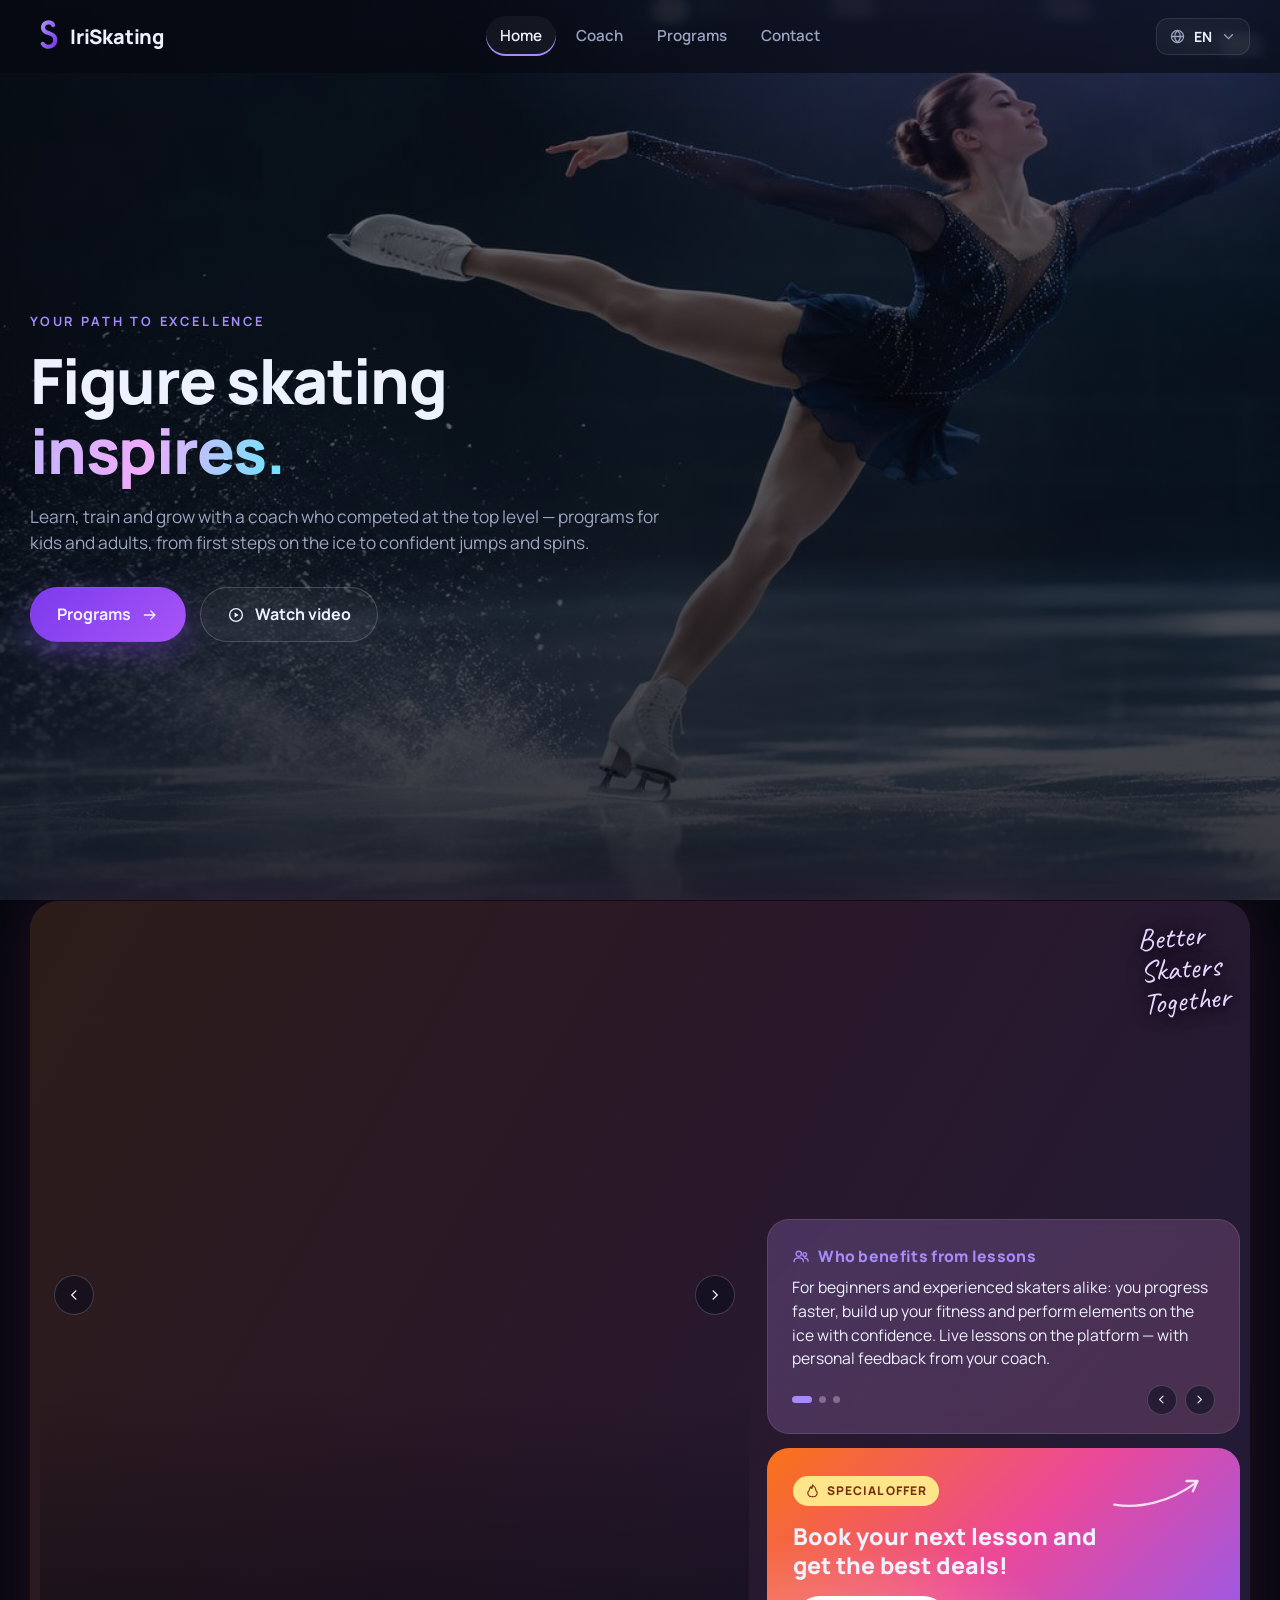
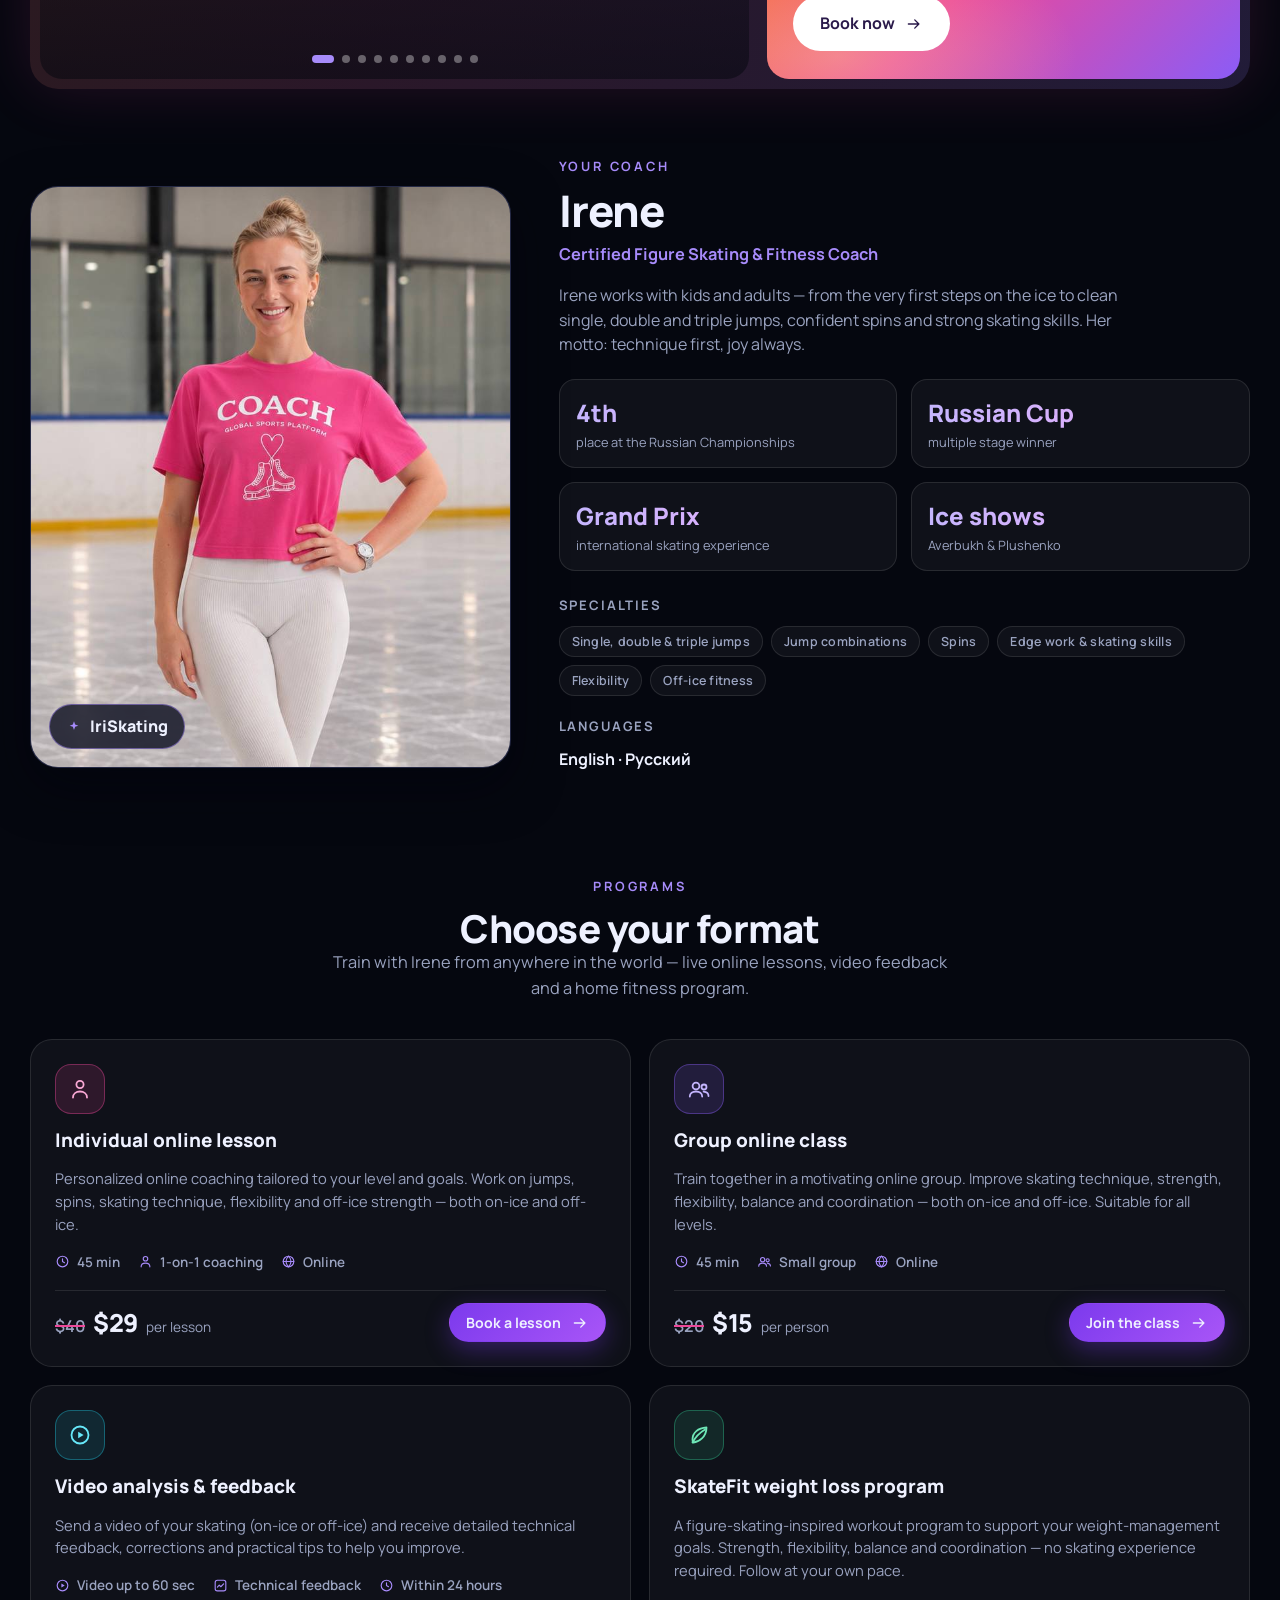
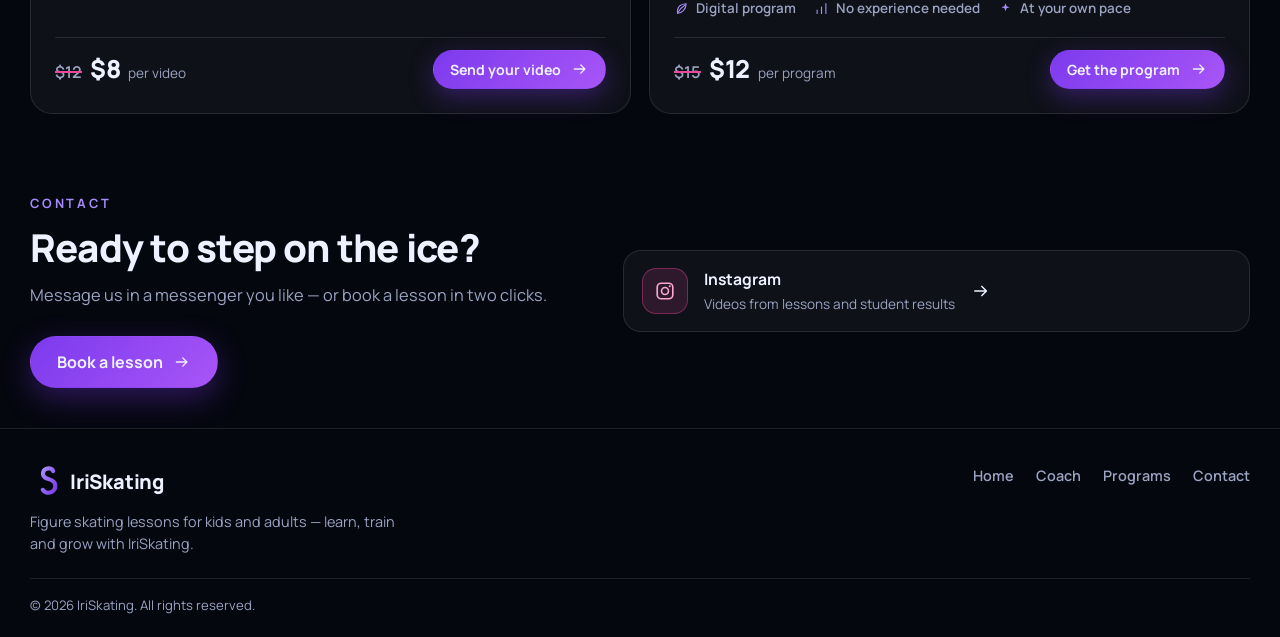
==== commit cba8cd7d: "fix(mobile): watchdog против бага Chrome iOS 26 + шапка полупрозрачной как футер В Chrome на iOS 26 " ====
--- a/index.html
+++ b/index.html
@@ -9,7 +9,7 @@
   <link rel="preconnect" href="https://fonts.googleapis.com">
   <link rel="preconnect" href="https://fonts.gstatic.com" crossorigin>
   <link href="https://fonts.googleapis.com/css2?family=Manrope:wght@400;500;600;700;800&family=Caveat:wght@600&display=swap" rel="stylesheet">
-  <link rel="stylesheet" href="css/styles.css?v=21">
+  <link rel="stylesheet" href="css/styles.css?v=23">
 </head>
 <body>
 
@@ -420,6 +420,6 @@
   <script src="js/i18n.js?v=10"></script>
   <script src="js/text-slider.js?v=1"></script>
   <script src="js/slideshow.js?v=9"></script>
-  <script src="js/main.js?v=10"></script>
+  <script src="js/main.js?v=12"></script>
 </body>
 </html>
--- a/css/styles.css
+++ b/css/styles.css
@@ -196,9 +196,9 @@
   z-index: 50;
   /* страница тянется под статус-бар (viewport-fit=cover) — шапка опускается ниже safe-area */
   padding-top: env(safe-area-inset-top);
-  /* backdrop-filter убран: на iOS вместе с fixed-слоем фона вызывал мерцание
-     и «пропадание» шапки при скролле — вместо него более плотный фон */
-  background: rgba(6, 9, 20, 0.92);
+  /* полупрозрачный фон как у футера. backdrop-filter не добавлять:
+     на iOS вместе с fixed-слоем фона вызывал мерцание и «пропадание» шапки */
+  background: rgba(5, 7, 15, 0.6);
   border-bottom: 1px solid transparent;
   transition: border-color 0.25s ease;
 }
@@ -1240,7 +1240,7 @@
 
   .main-nav {
     position: absolute;
-    top: 72px; /* относительно .header-inner (шапка теперь статичная) */
+    top: 72px; /* относительно .header-inner — едет вместе со sticky/fixed шапкой */
     left: 0;
     right: 0;
     flex-direction: column;
@@ -1257,12 +1257,20 @@
 }
 
 @media (max-width: 760px) {
-  /* шапка статичная и уезжает при скролле — якорям нужен только отступ статус-бара */
+  /* якорям нужен отступ на высоту фиксированной шапки + статус-бар */
   html { scroll-padding-top: calc(72px + env(safe-area-inset-top)); }
 
-  /* шапка на мобильном — sticky, всегда видна при скролле.
-     backdrop-filter убран (глобально ниже): на iOS он + fixed-слой фона
-     вызывали мерцание и «пропадание» шапки при прокрутке */
+  /* Шапка на мобильном — position: fixed: гарантированно видна при любом скролле.
+     sticky в Chrome на iOS дополнительно ненадёжен. «Уносит» шапку при скролле
+     вниз сам Chrome iOS 26 (issues.chromium.org/446714234): чинит watchdog
+     в js/main.js (initHeaderPin). backdrop-filter не добавлять: на iOS вместе
+     с fixed-слоем фона вызывал мерцание. */
+  .site-header {
+    position: fixed;
+    top: 0;
+    left: 0;
+    right: 0;
+  }
 
   /* фон: фиксированный слой с вертикальным кропом и мягким фокусом.
      Исходное фото 1280×720 на телефоне (DPR 3) растягивается втрое и мылится,
@@ -1271,6 +1279,8 @@
     position: relative;
     z-index: 0; /* стек-контекст: ::before с z -1 над фоном body, но под контентом */
     background-image: none;
+    /* контент стартует ниже фиксированной шапки (72px + статус-бар) */
+    padding-top: calc(72px + env(safe-area-inset-top));
   }
 
   body::before {
@@ -1291,7 +1301,7 @@
     background-repeat: no-repeat;
   }
 
-  /* шапка sticky на мобильном — базовое правило (позиция sticky) остаётся */
+  /* шапка фиксированная (см. .site-header выше) */
   .header-actions { margin-left: auto; }
 
   /* hero занимает первый экран с учётом шапки и статус-бара */
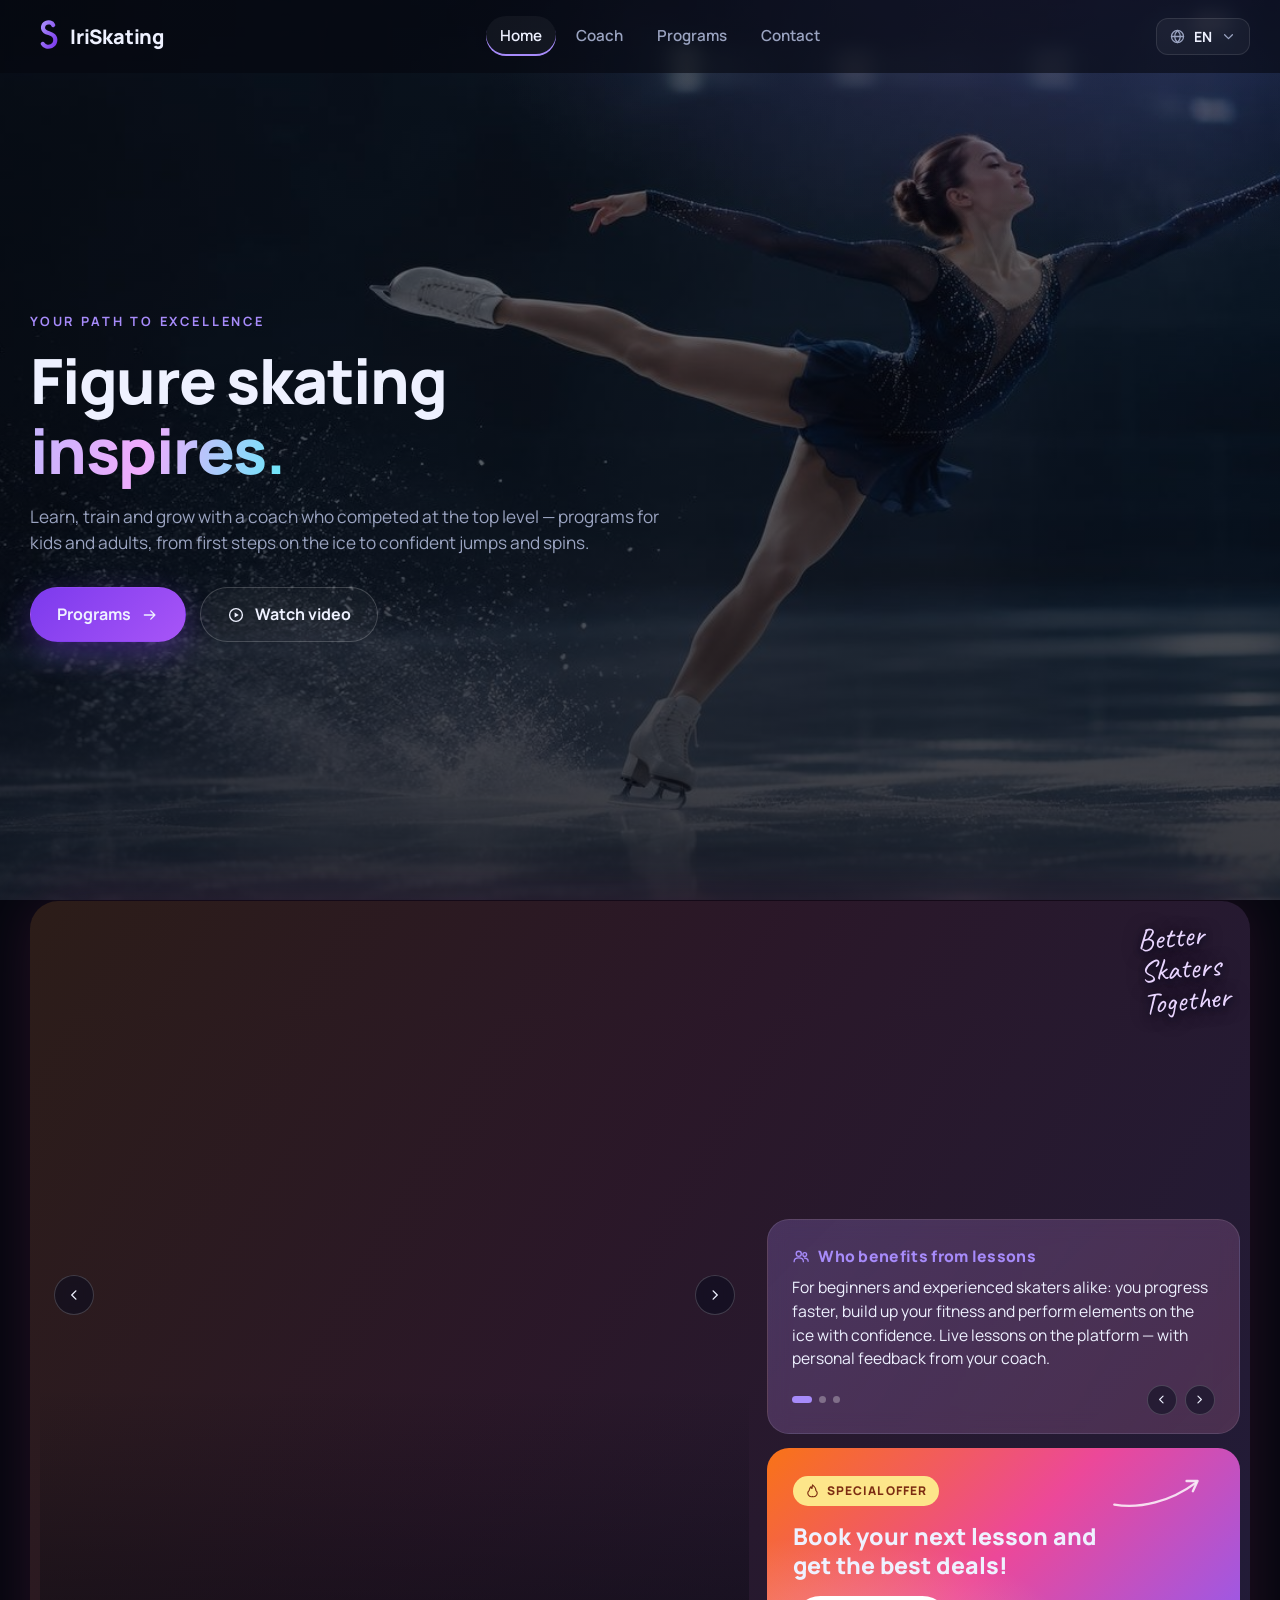
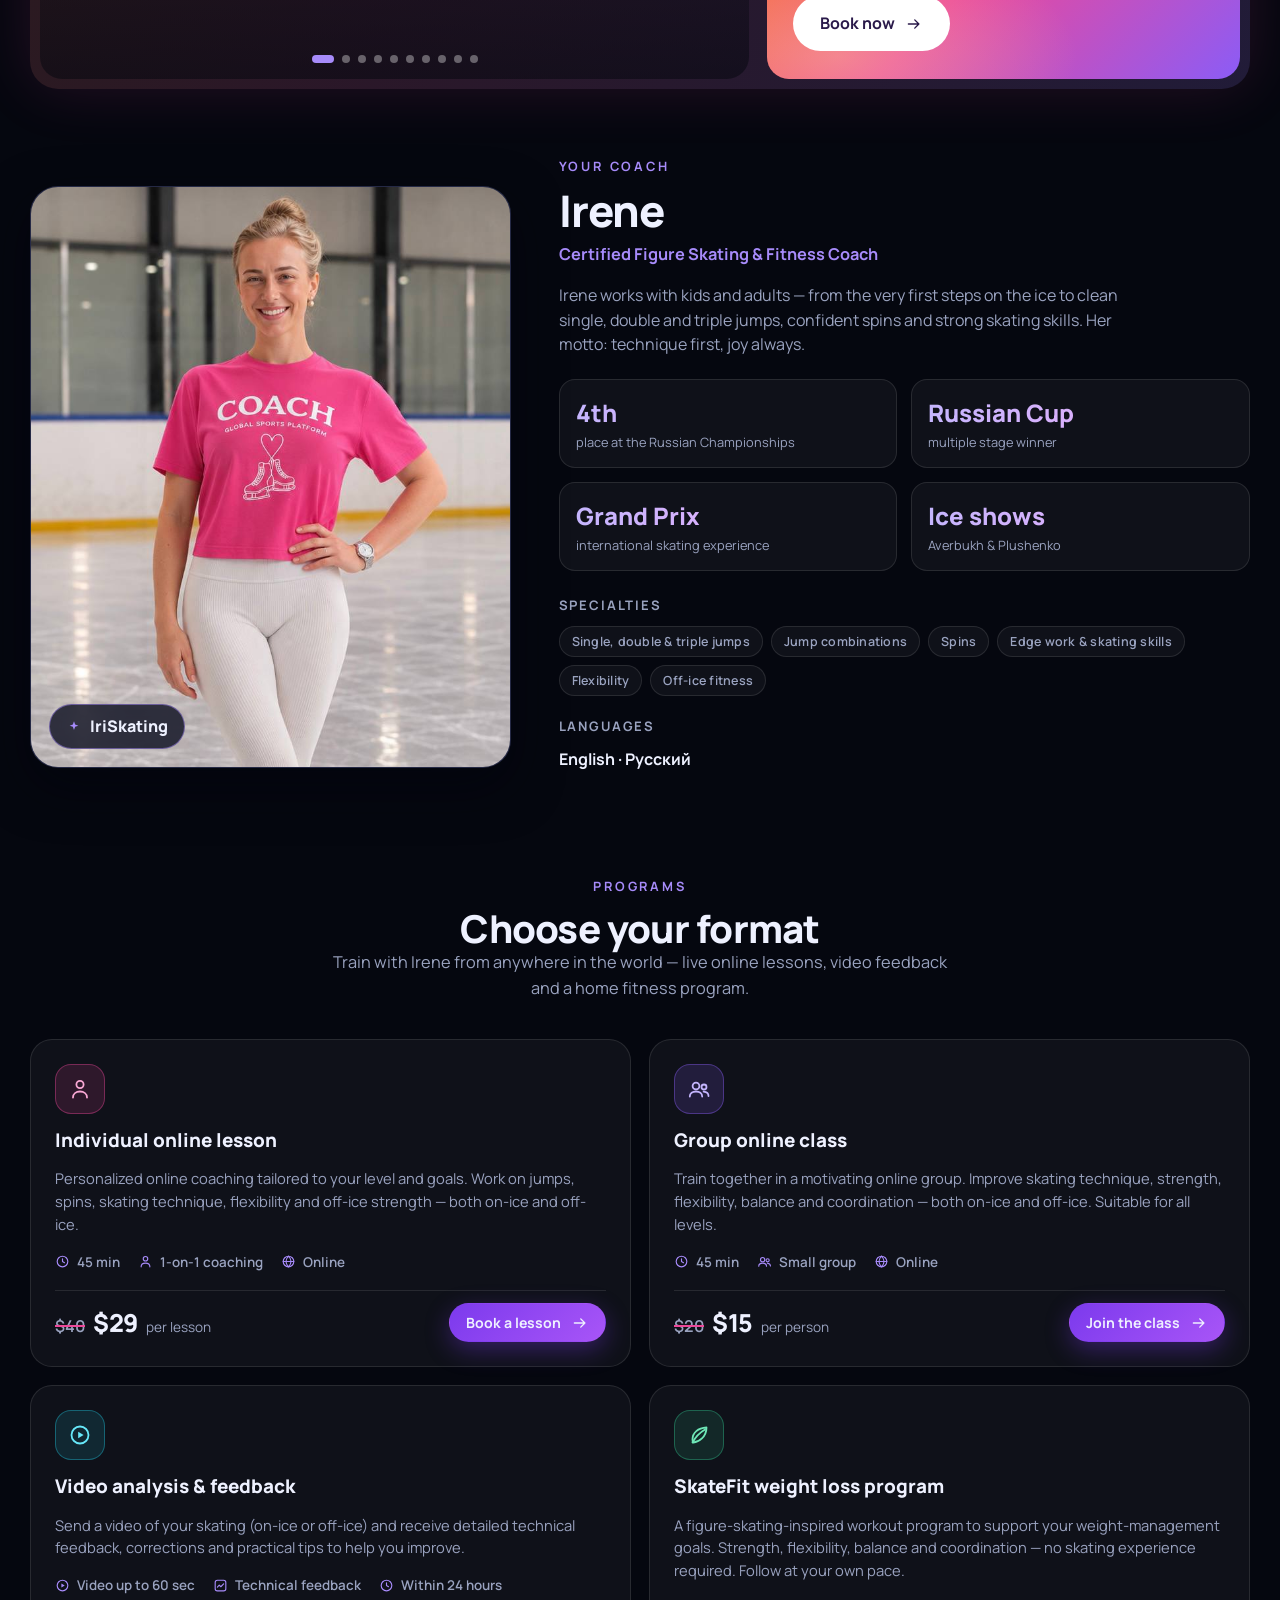
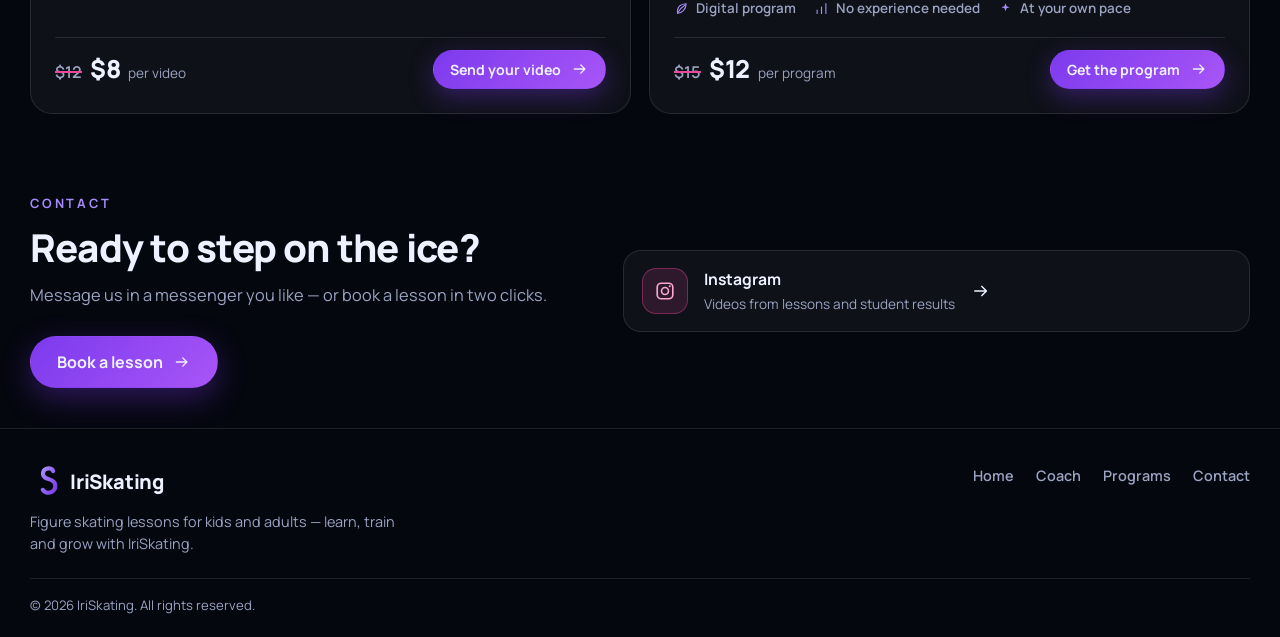
==== commit ad7da221: "fix(bg): голова фигуристки на фоновом фото больше не обрезается шапкой Фон первого экрана (hero-bg.j" ====
--- a/index.html
+++ b/index.html
@@ -9,7 +9,7 @@
   <link rel="preconnect" href="https://fonts.googleapis.com">
   <link rel="preconnect" href="https://fonts.gstatic.com" crossorigin>
   <link href="https://fonts.googleapis.com/css2?family=Manrope:wght@400;500;600;700;800&family=Caveat:wght@600&display=swap" rel="stylesheet">
-  <link rel="stylesheet" href="css/styles.css?v=23">
+  <link rel="stylesheet" href="css/styles.css?v=24">
 </head>
 <body>
 
--- a/css/styles.css
+++ b/css/styles.css
@@ -47,7 +47,7 @@
   background-image:
     radial-gradient(1100px 520px at 85% -5%, rgba(124, 58, 237, 0.14), transparent 60%),
     linear-gradient(180deg, rgba(5, 7, 15, 0.55), rgba(5, 7, 15, 0.62) 45%, rgba(5, 7, 15, 0.8)),
-    url("../assets/media/hero-bg.jpg");
+    url("../assets/media/hero-bg.jpg?v=2");
   background-size: auto, auto, cover;
   background-position: center, center, 68% 32%;
   background-attachment: fixed, fixed, fixed;
@@ -1295,7 +1295,7 @@
     background-image:
       radial-gradient(1100px 520px at 85% -5%, rgba(124, 58, 237, 0.14), transparent 60%),
       linear-gradient(180deg, rgba(5, 7, 15, 0.45), rgba(5, 7, 15, 0.42) 40%, rgba(5, 7, 15, 0.15) 100%),
-      url("../assets/media/hero-bg-mobile-blur.jpg");
+      url("../assets/media/hero-bg-mobile-blur.jpg?v=2");
     background-size: auto, auto, cover;
     background-position: center, center, center top;
     background-repeat: no-repeat;
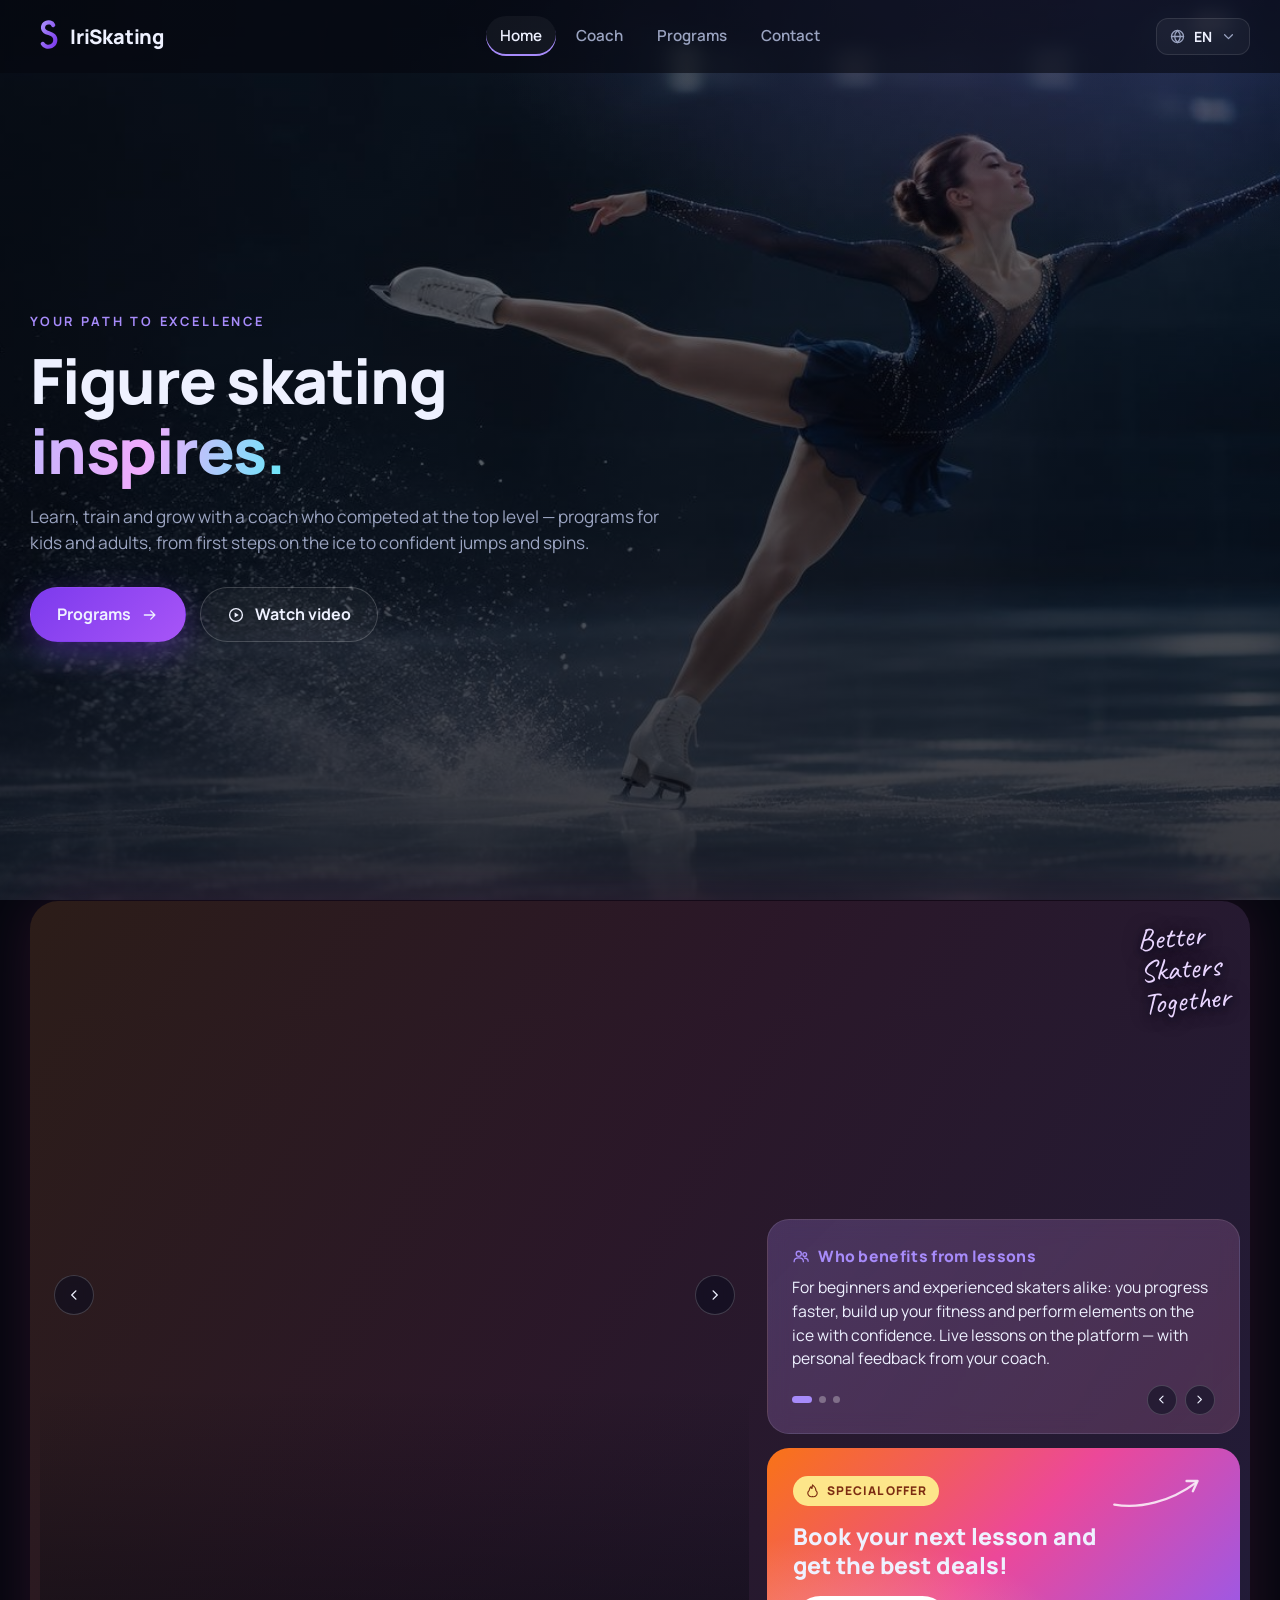
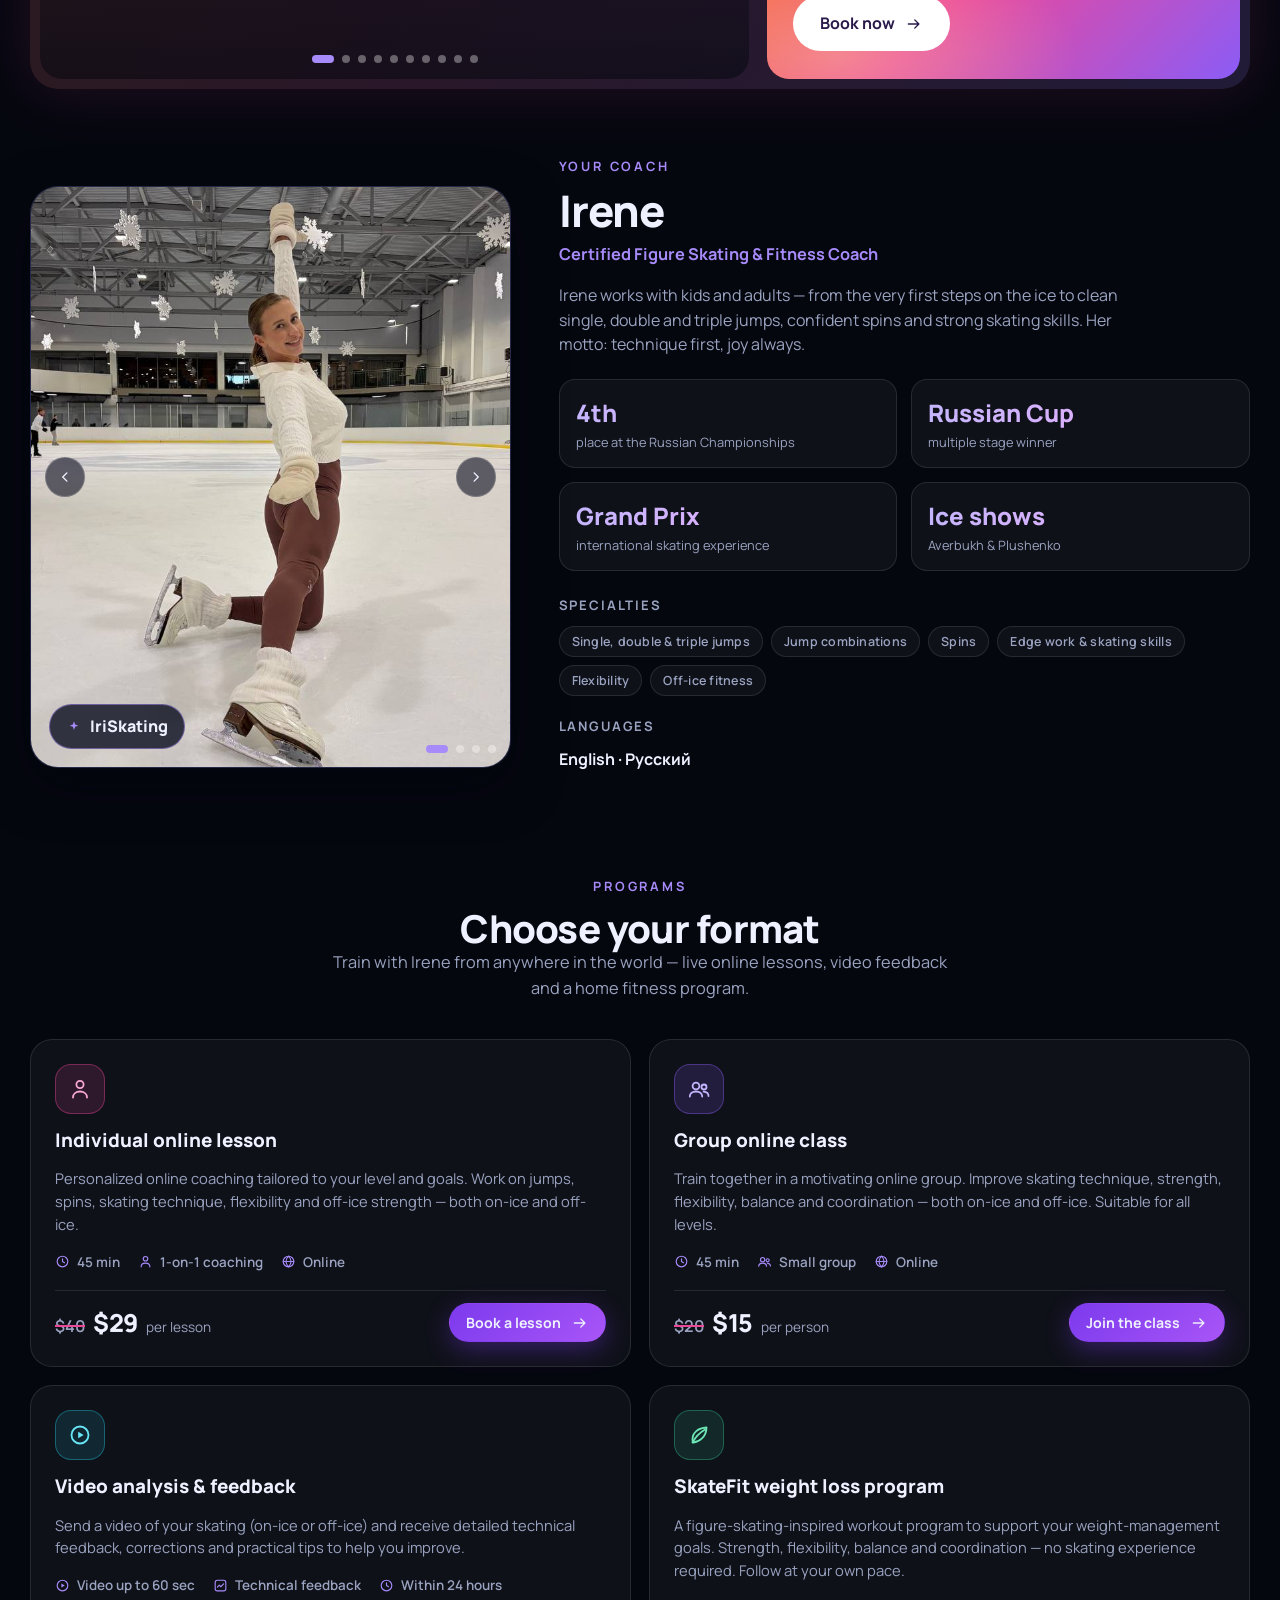
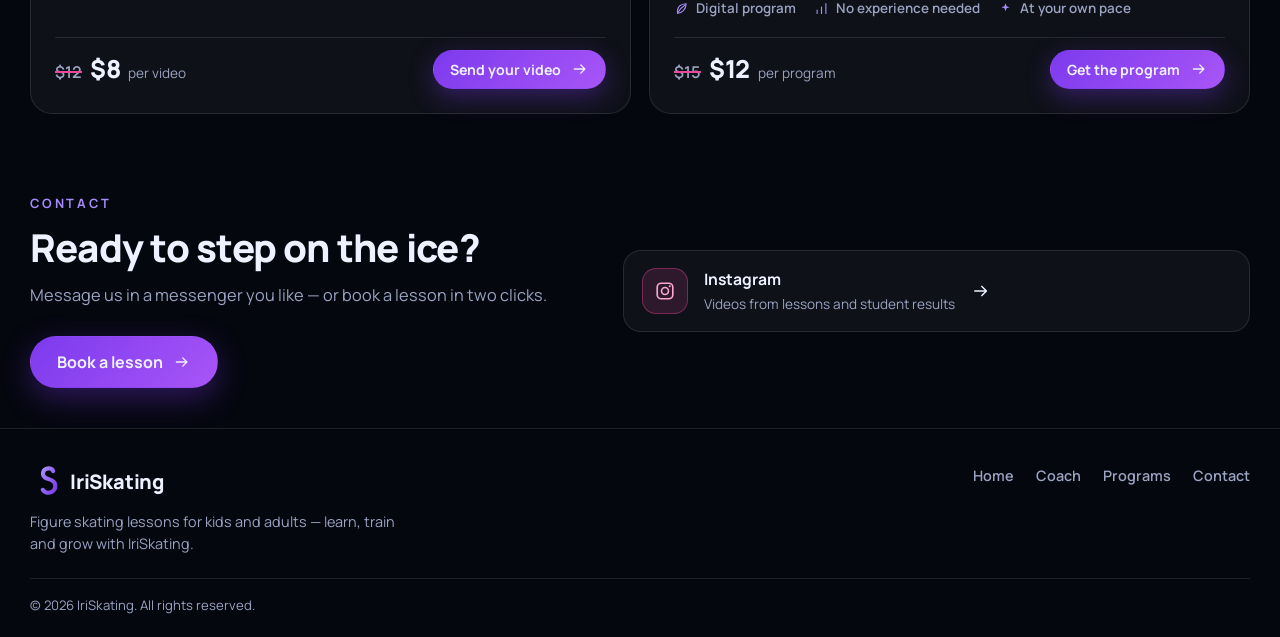
==== commit 40df7eaa: "feat(coach): слайдер фото hero1..4 вместо одного фото тренера - index.html: .coach-photo → #coachSli" ====
--- a/index.html
+++ b/index.html
@@ -9,7 +9,7 @@
   <link rel="preconnect" href="https://fonts.googleapis.com">
   <link rel="preconnect" href="https://fonts.gstatic.com" crossorigin>
   <link href="https://fonts.googleapis.com/css2?family=Manrope:wght@400;500;600;700;800&family=Caveat:wght@600&display=swap" rel="stylesheet">
-  <link rel="stylesheet" href="css/styles.css?v=24">
+  <link rel="stylesheet" href="css/styles.css?v=25">
 </head>
 <body>
 
@@ -173,7 +173,15 @@
     <section class="coach" id="coach">
       <div class="container coach-grid">
         <div class="coach-photo">
-          <img class="coach-scene" src="assets/media/hero.jpg" alt="Irene — figure skating coach">
+          <div class="coach-slider" id="coachSlider" aria-roledescription="carousel" aria-label="Irene — training photos">
+            <img class="coach-scene coach-slide active" src="assets/media/hero1.jpg" alt="Irene — figure skating coach" fetchpriority="high">
+            <img class="coach-scene coach-slide" src="assets/media/hero2.jpg" alt="Off-ice balance training with Irene" loading="lazy" decoding="async">
+            <img class="coach-scene coach-slide" src="assets/media/hero3.jpg" alt="Figure skating lesson at the rink" loading="lazy" decoding="async">
+            <img class="coach-scene coach-slide" src="assets/media/hero4.jpg" alt="Irene coaching a student" loading="lazy" decoding="async">
+            <button class="hs-arrow hs-prev" type="button" aria-label="Previous photo"><svg class="icon"><use href="#i-chevron"/></svg></button>
+            <button class="hs-arrow hs-next" type="button" aria-label="Next photo"><svg class="icon"><use href="#i-chevron"/></svg></button>
+            <div class="coach-dots"></div>
+          </div>
           <span class="coach-tag"><svg class="icon"><use href="#i-sparkle"/></svg> IriSkating</span>
         </div>
 
@@ -420,6 +428,7 @@
   <script src="js/i18n.js?v=10"></script>
   <script src="js/text-slider.js?v=1"></script>
   <script src="js/slideshow.js?v=9"></script>
+  <script src="js/coach-slider.js?v=1"></script>
   <script src="js/main.js?v=12"></script>
 </body>
 </html>
--- a/css/styles.css
+++ b/css/styles.css
@@ -752,6 +752,27 @@
   object-fit: cover;
 }
 
+/* слайдер фотографий тренера (hero1..4) */
+
+.coach-slider { position: absolute; inset: 0; }
+
+.coach-slide {
+  opacity: 0;
+  transition: opacity 0.6s ease;
+}
+.coach-slide.active { opacity: 1; }
+
+.coach-dots {
+  position: absolute;
+  right: 14px;
+  bottom: 14px;
+  z-index: 2;
+  display: flex;
+  gap: 8px;
+}
+
+.coach-slider .hs-arrow { z-index: 2; }
+
 .coach-tag {
   position: absolute;
   left: 18px;
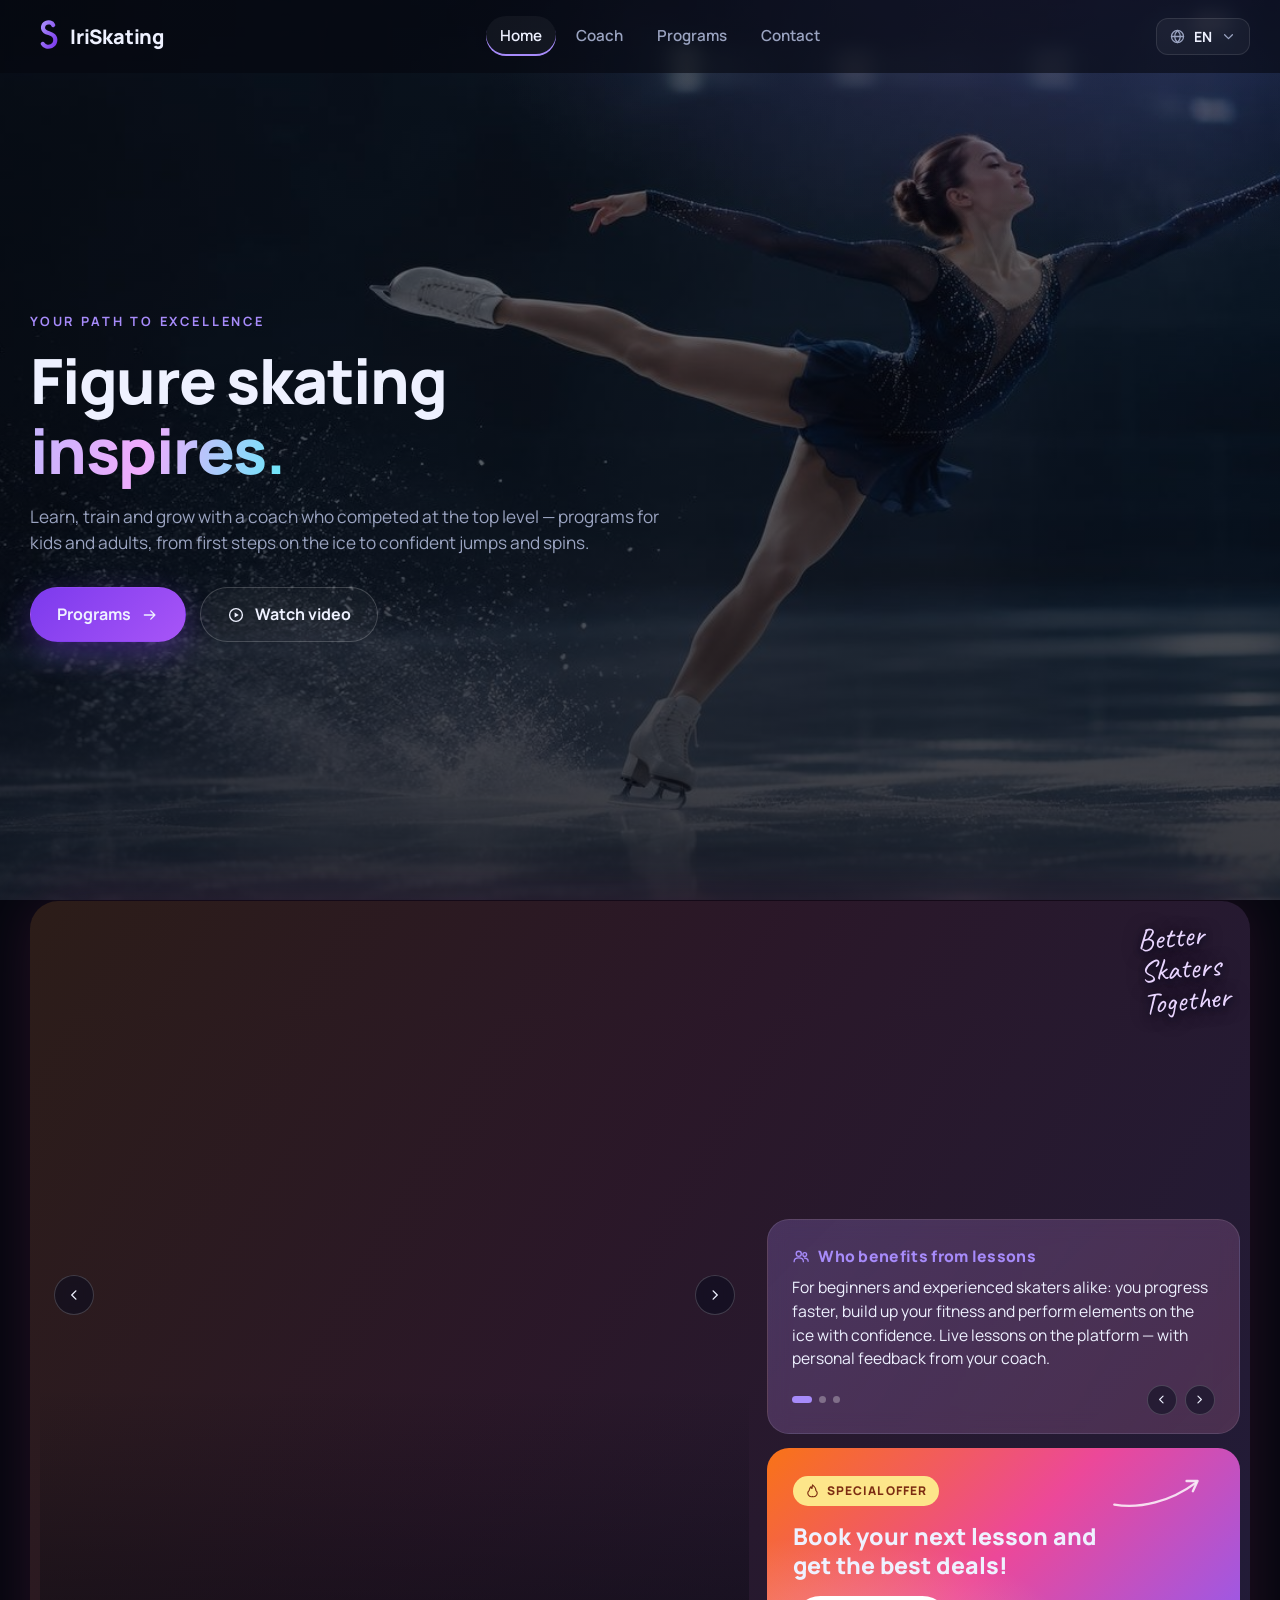
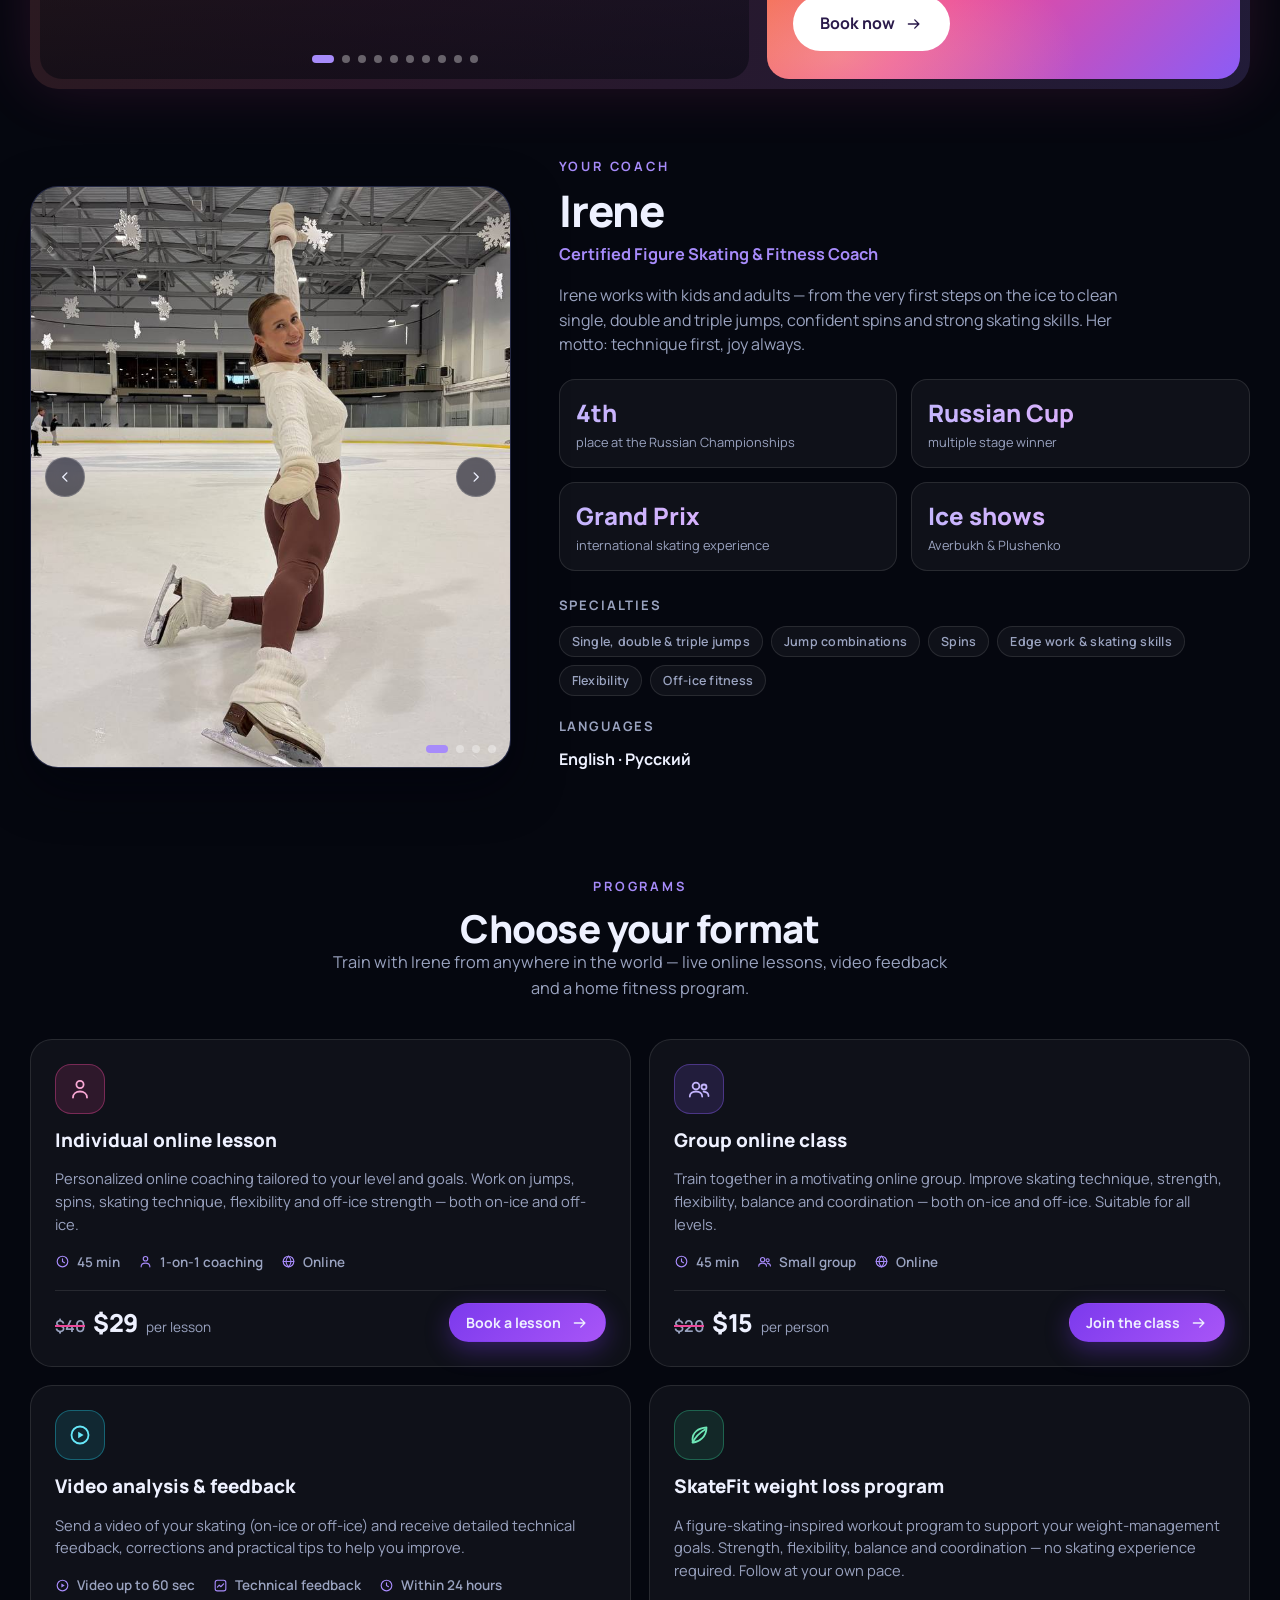
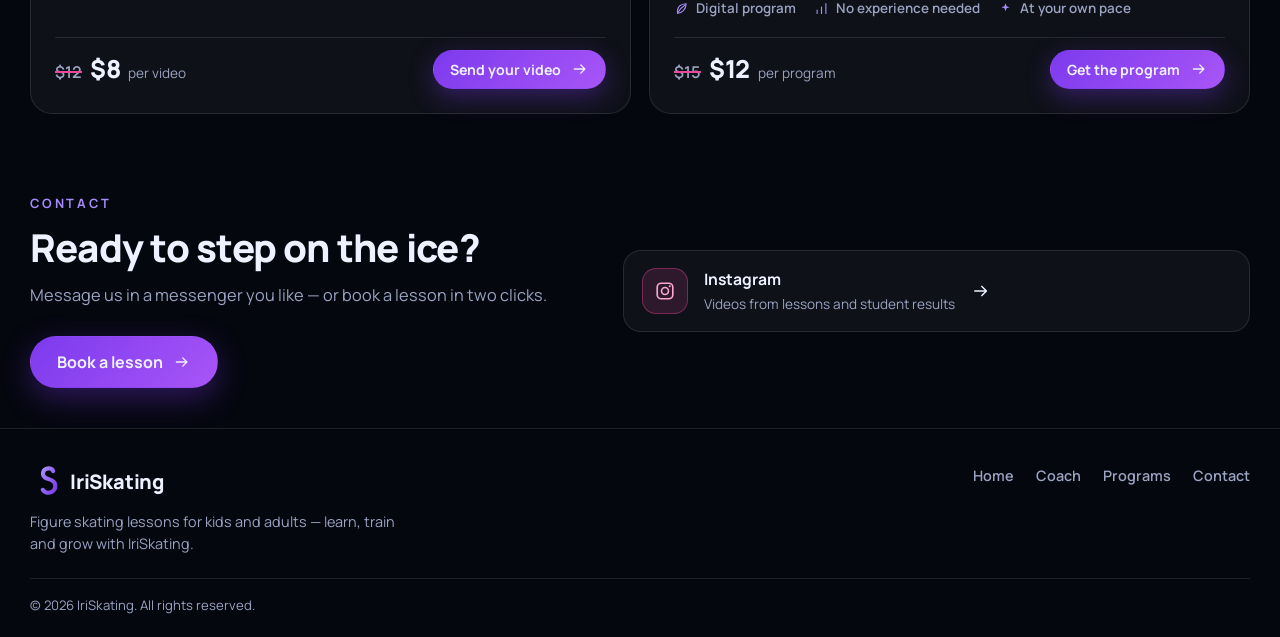
==== commit acc39fb2: "style(coach): убран бейдж IriSkating со слайдера фото тренера (+css .coach-tag), styles.css?v=26" ====
--- a/index.html
+++ b/index.html
@@ -9,7 +9,7 @@
   <link rel="preconnect" href="https://fonts.googleapis.com">
   <link rel="preconnect" href="https://fonts.gstatic.com" crossorigin>
   <link href="https://fonts.googleapis.com/css2?family=Manrope:wght@400;500;600;700;800&family=Caveat:wght@600&display=swap" rel="stylesheet">
-  <link rel="stylesheet" href="css/styles.css?v=25">
+  <link rel="stylesheet" href="css/styles.css?v=26">
 </head>
 <body>
 
@@ -182,7 +182,6 @@
             <button class="hs-arrow hs-next" type="button" aria-label="Next photo"><svg class="icon"><use href="#i-chevron"/></svg></button>
             <div class="coach-dots"></div>
           </div>
-          <span class="coach-tag"><svg class="icon"><use href="#i-sparkle"/></svg> IriSkating</span>
         </div>
 
         <div class="coach-info">
--- a/css/styles.css
+++ b/css/styles.css
@@ -773,22 +773,6 @@
 
 .coach-slider .hs-arrow { z-index: 2; }
 
-.coach-tag {
-  position: absolute;
-  left: 18px;
-  bottom: 18px;
-  display: inline-flex;
-  align-items: center;
-  gap: 8px;
-  padding: 9px 16px;
-  border-radius: 999px;
-  background: rgba(10, 13, 30, 0.8);
-  border: 1px solid rgba(167, 139, 250, 0.5);
-  font-weight: 800;
-  backdrop-filter: blur(8px);
-}
-.coach-tag .icon { width: 16px; height: 16px; color: var(--accent-2); }
-
 .coach-info h2 { font-size: clamp(2rem, 3.4vw, 2.8rem); margin: 10px 0 6px; }
 
 .coach-role { color: var(--accent-2); font-weight: 700; font-size: 1.02rem; }
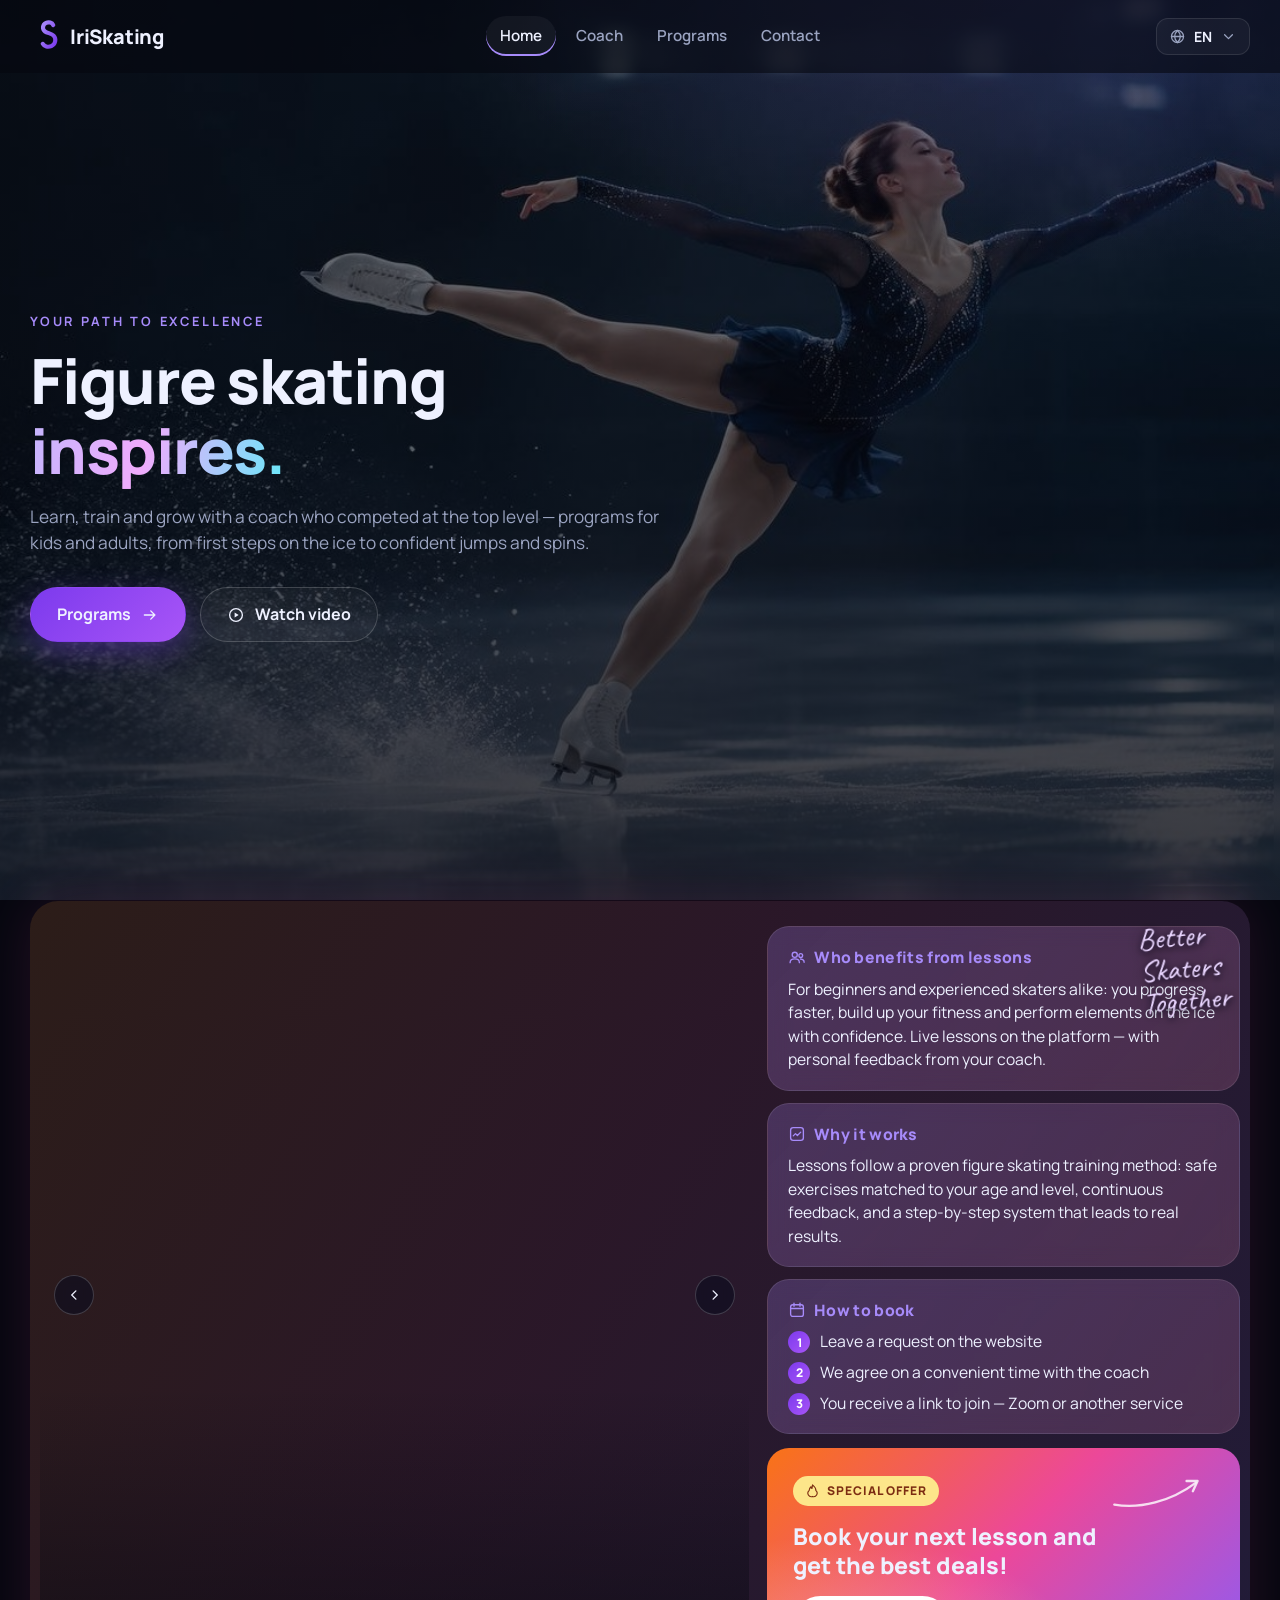
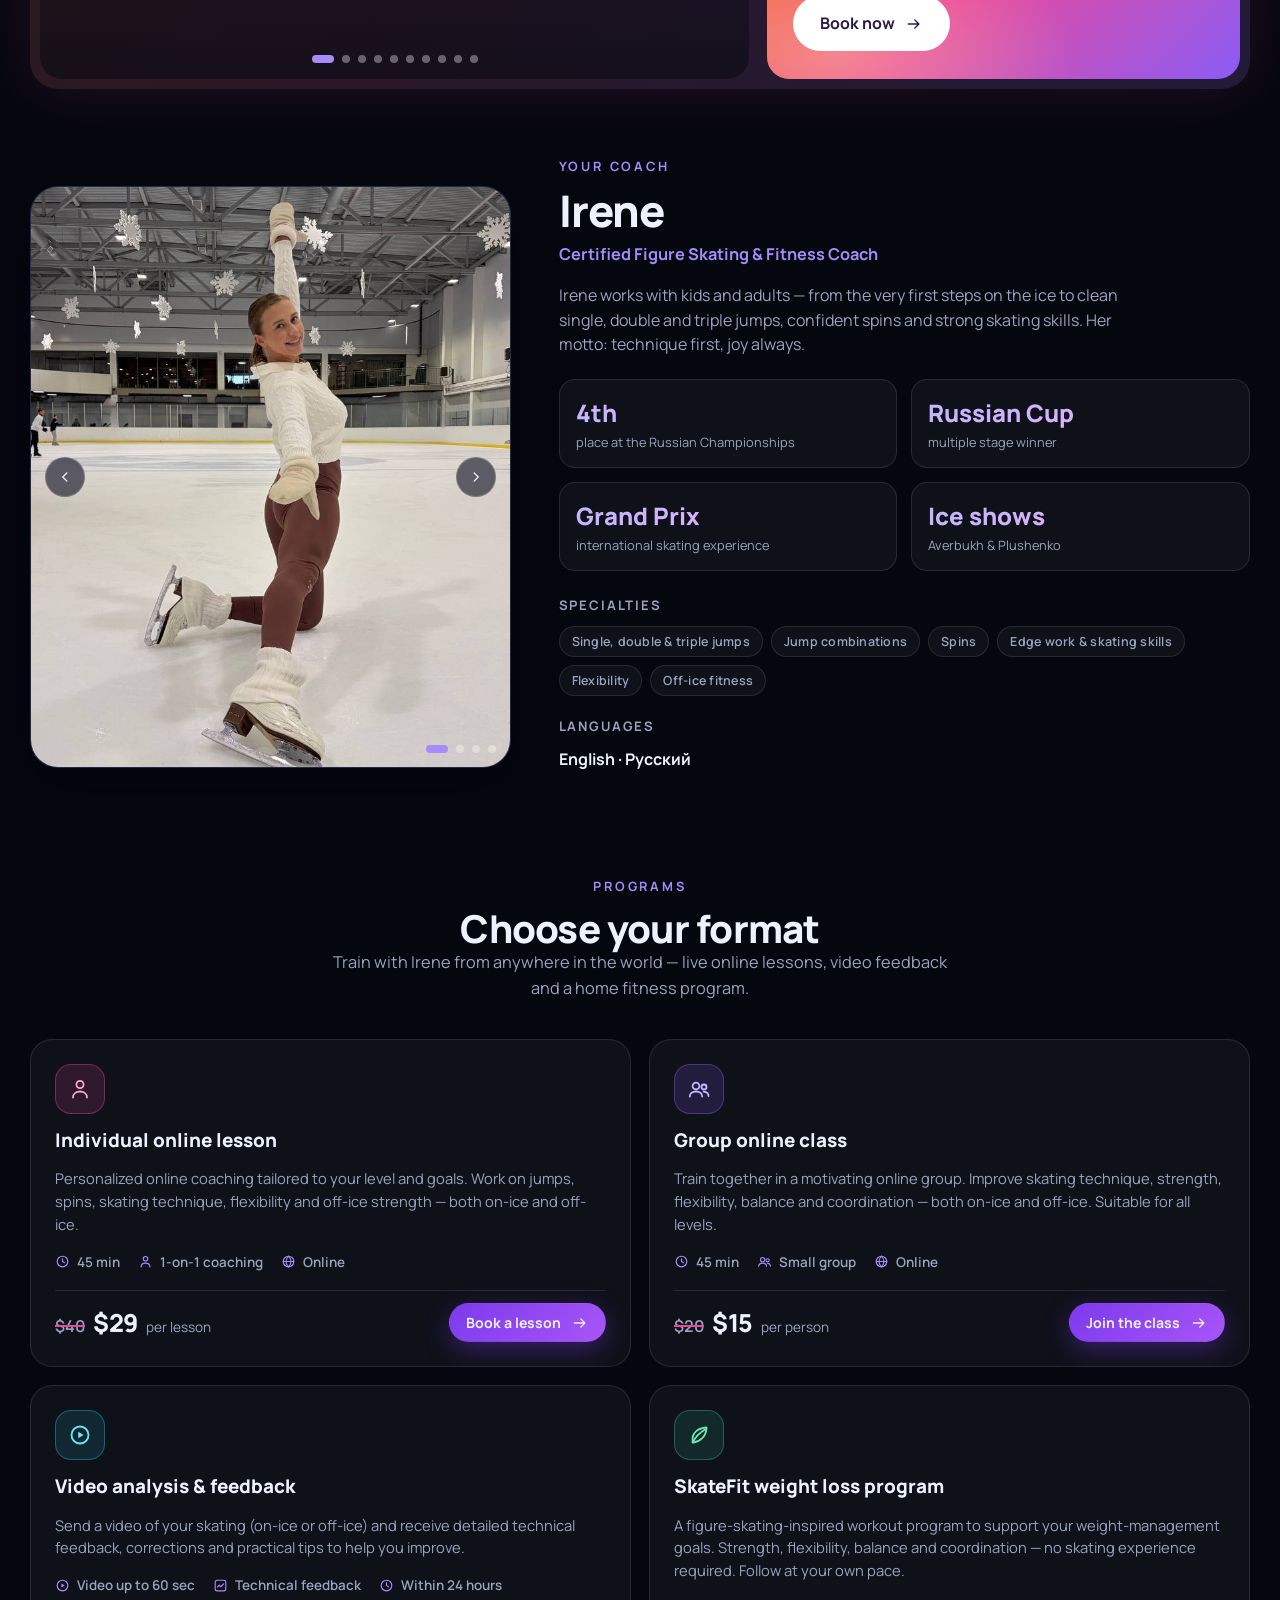
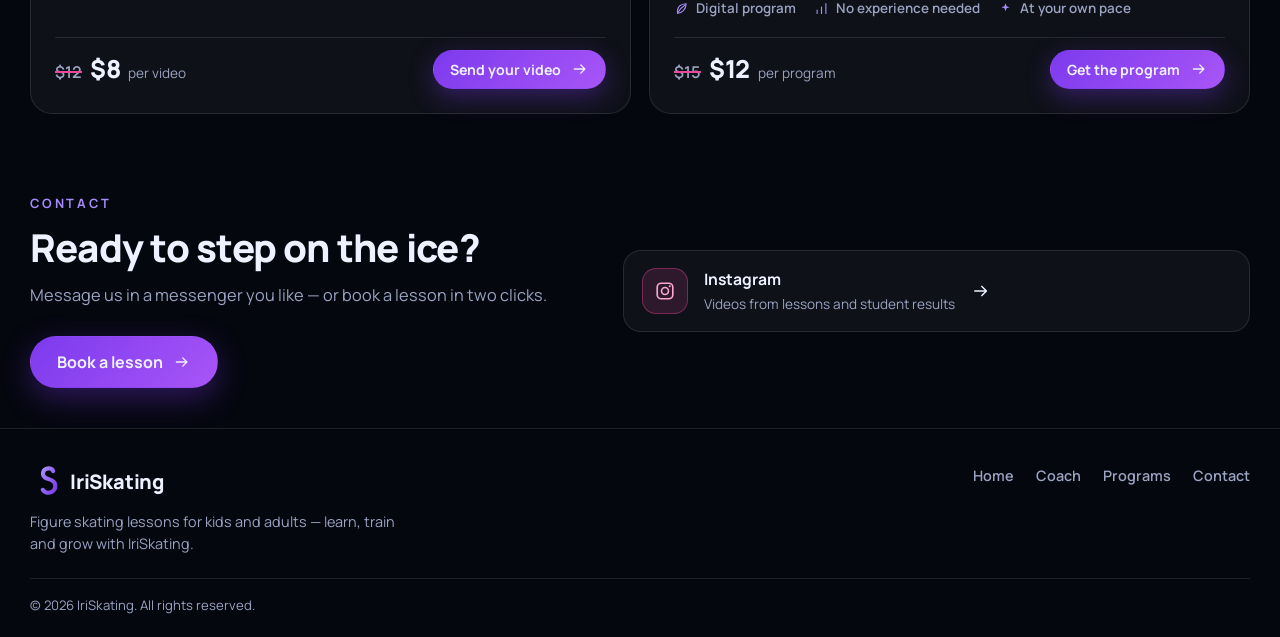
==== commit 97f74674: "feat: benefits слайдер → три статичных блока; фон: фигуристка выше и левее - index.html/css: .tslide" ====
--- a/index.html
+++ b/index.html
@@ -9,7 +9,7 @@
   <link rel="preconnect" href="https://fonts.googleapis.com">
   <link rel="preconnect" href="https://fonts.gstatic.com" crossorigin>
   <link href="https://fonts.googleapis.com/css2?family=Manrope:wght@400;500;600;700;800&family=Caveat:wght@600&display=swap" rel="stylesheet">
-  <link rel="stylesheet" href="css/styles.css?v=26">
+  <link rel="stylesheet" href="css/styles.css?v=27">
 </head>
 <body>
 
@@ -120,34 +120,24 @@
         </div>
 
         <div class="offers-side">
-          <div class="tslider" id="benefitSlider" aria-roledescription="carousel" data-i18n-aria="benefit.aria" aria-label="Why choose IriSkating">
-            <div class="ts-track">
-              <div class="ts-slide">
-                <span class="ts-badge"><svg class="icon"><use href="#i-users"/></svg><span data-i18n="benefit.who.title">Who benefits</span></span>
-                <p class="ts-text" data-i18n="benefit.who.text">Progress faster, improve your fitness and perform elements on the ice confidently — live training sessions on the platform with feedback.</p>
-              </div>
-
-              <div class="ts-slide">
-                <span class="ts-badge"><svg class="icon"><use href="#i-chart"/></svg><span data-i18n="benefit.why.title">Why it works</span></span>
-                <p class="ts-text" data-i18n="benefit.why.text">Coaches work with a proven figure skating training method. Safe exercises tailored to age and level. Constant feedback. A step-by-step development system aimed at results.</p>
-              </div>
-
-              <div class="ts-slide">
-                <span class="ts-badge"><svg class="icon"><use href="#i-calendar"/></svg><span data-i18n="benefit.how.title">How to book</span></span>
-                <ol class="ts-steps">
-                  <li data-i18n="benefit.how.step1">Leave a request</li>
-                  <li data-i18n="benefit.how.step2">Agree on a time with the coach</li>
-                  <li data-i18n="benefit.how.step3">Get a link to connect via Zoom, etc.</li>
-                </ol>
-              </div>
-            </div>
-
-            <div class="ts-nav">
-              <div class="ts-dots"></div>
-              <div class="ts-arrows">
-                <button class="ts-arrow ts-prev" type="button" aria-label="Previous slide"><svg class="icon"><use href="#i-chevron"/></svg></button>
-                <button class="ts-arrow ts-next" type="button" aria-label="Next slide"><svg class="icon"><use href="#i-chevron"/></svg></button>
-              </div>
+          <div class="benefits">
+            <div class="benefit-card">
+              <span class="ts-badge"><svg class="icon"><use href="#i-users"/></svg><span data-i18n="benefit.who.title">Who benefits</span></span>
+              <p class="ts-text" data-i18n="benefit.who.text">Progress faster, improve your fitness and perform elements on the ice confidently — live training sessions on the platform with feedback.</p>
+            </div>
+
+            <div class="benefit-card">
+              <span class="ts-badge"><svg class="icon"><use href="#i-chart"/></svg><span data-i18n="benefit.why.title">Why it works</span></span>
+              <p class="ts-text" data-i18n="benefit.why.text">Coaches work with a proven figure skating training method. Safe exercises tailored to age and level. Constant feedback. A step-by-step development system aimed at results.</p>
+            </div>
+
+            <div class="benefit-card">
+              <span class="ts-badge"><svg class="icon"><use href="#i-calendar"/></svg><span data-i18n="benefit.how.title">How to book</span></span>
+              <ol class="ts-steps">
+                <li data-i18n="benefit.how.step1">Leave a request</li>
+                <li data-i18n="benefit.how.step2">Agree on a time with the coach</li>
+                <li data-i18n="benefit.how.step3">Get a link to connect via Zoom, etc.</li>
+              </ol>
             </div>
           </div>
 
@@ -425,7 +415,6 @@
   <div class="toast" id="toast" role="status" aria-live="polite"></div>
 
   <script src="js/i18n.js?v=10"></script>
-  <script src="js/text-slider.js?v=1"></script>
   <script src="js/slideshow.js?v=9"></script>
   <script src="js/coach-slider.js?v=1"></script>
   <script src="js/main.js?v=12"></script>
--- a/css/styles.css
+++ b/css/styles.css
@@ -47,7 +47,7 @@
   background-image:
     radial-gradient(1100px 520px at 85% -5%, rgba(124, 58, 237, 0.14), transparent 60%),
     linear-gradient(180deg, rgba(5, 7, 15, 0.55), rgba(5, 7, 15, 0.62) 45%, rgba(5, 7, 15, 0.8)),
-    url("../assets/media/hero-bg.jpg?v=2");
+    url("../assets/media/hero-bg.jpg?v=3");
   background-size: auto, auto, cover;
   background-position: center, center, 68% 32%;
   background-attachment: fixed, fixed, fixed;
@@ -591,7 +591,7 @@
   text-decoration-color: var(--pink);
 }
 
-/* ---------- benefits text slider (над карточкой Special offer) ---------- */
+/* ---------- benefits: три статичных блока (над карточкой Special offer) ---------- */
 
 .offers-side {
   display: flex;
@@ -599,34 +599,22 @@
   gap: 14px;
 }
 
-.tslider {
+.benefits {
+  display: flex;
+  flex-direction: column;
+  gap: 12px;
+}
+
+.benefit-card {
   border: 1px solid var(--line);
   background:
     linear-gradient(135deg, rgba(139, 92, 246, 0.18), rgba(236, 72, 153, 0.12)),
     var(--panel-2);
   border-radius: 22px;
-  padding: 24px 24px 18px;
-  min-height: 210px;
-  display: flex;
-  flex-direction: column;
+  padding: 18px 20px;
   backdrop-filter: blur(10px);
   -webkit-backdrop-filter: blur(10px);
 }
-
-.ts-track {
-  display: grid;
-  align-content: start;
-}
-
-/* все слайды в одной ячейке: высота блока не прыгает при переключении */
-.ts-slide {
-  grid-area: 1 / 1;
-  opacity: 0;
-  transform: translateY(10px);
-  transition: opacity 0.45s ease, transform 0.45s ease;
-  pointer-events: none;
-}
-.ts-slide.active { opacity: 1; transform: none; pointer-events: auto; }
 
 .ts-badge {
   display: inline-flex;
@@ -679,47 +667,6 @@
   align-items: center;
   justify-content: center;
 }
-
-.ts-nav {
-  display: flex;
-  align-items: center;
-  justify-content: space-between;
-  gap: 12px;
-  margin-top: auto;
-  padding-top: 14px;
-}
-
-.ts-dots { display: flex; gap: 7px; }
-
-.ts-dot {
-  width: 7px;
-  height: 7px;
-  padding: 0;
-  border: none;
-  border-radius: 999px;
-  background: rgba(255, 255, 255, 0.3);
-  transition: width 0.2s ease, background 0.2s ease;
-}
-.ts-dot.active { width: 20px; background: var(--accent-2); }
-
-.ts-arrows { display: flex; gap: 8px; }
-
-.ts-arrow {
-  width: 30px;
-  height: 30px;
-  border-radius: 999px;
-  border: 1px solid var(--line-2);
-  background: rgba(10, 13, 30, 0.55);
-  color: var(--txt);
-  display: inline-flex;
-  align-items: center;
-  justify-content: center;
-  transition: background 0.18s ease;
-}
-.ts-arrow:hover { background: var(--accent-deep); }
-.ts-arrow .icon { width: 15px; height: 15px; }
-.ts-prev .icon { transform: rotate(90deg); }   /* шеврон вниз -> влево */
-.ts-next .icon { transform: rotate(-90deg); }  /* шеврон вниз -> вправо */
 
 /* ============================================================
    Coach
